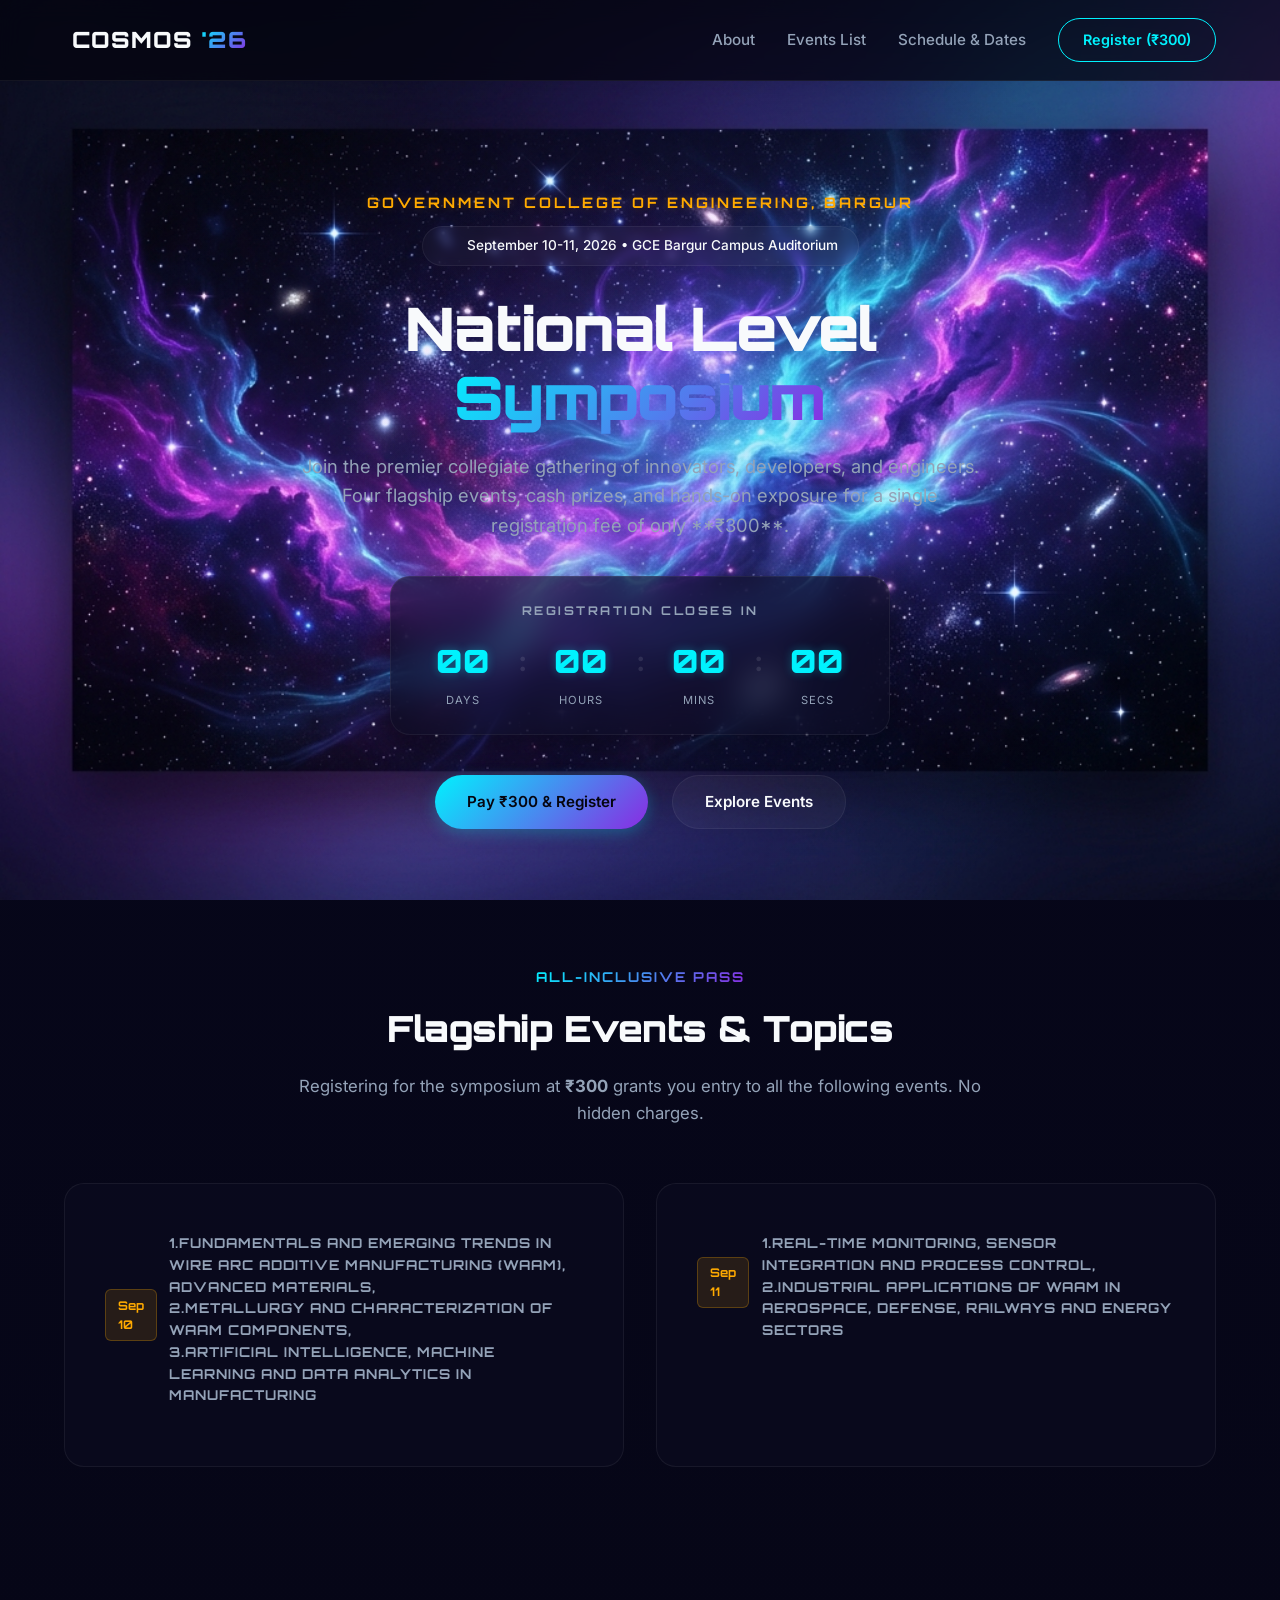
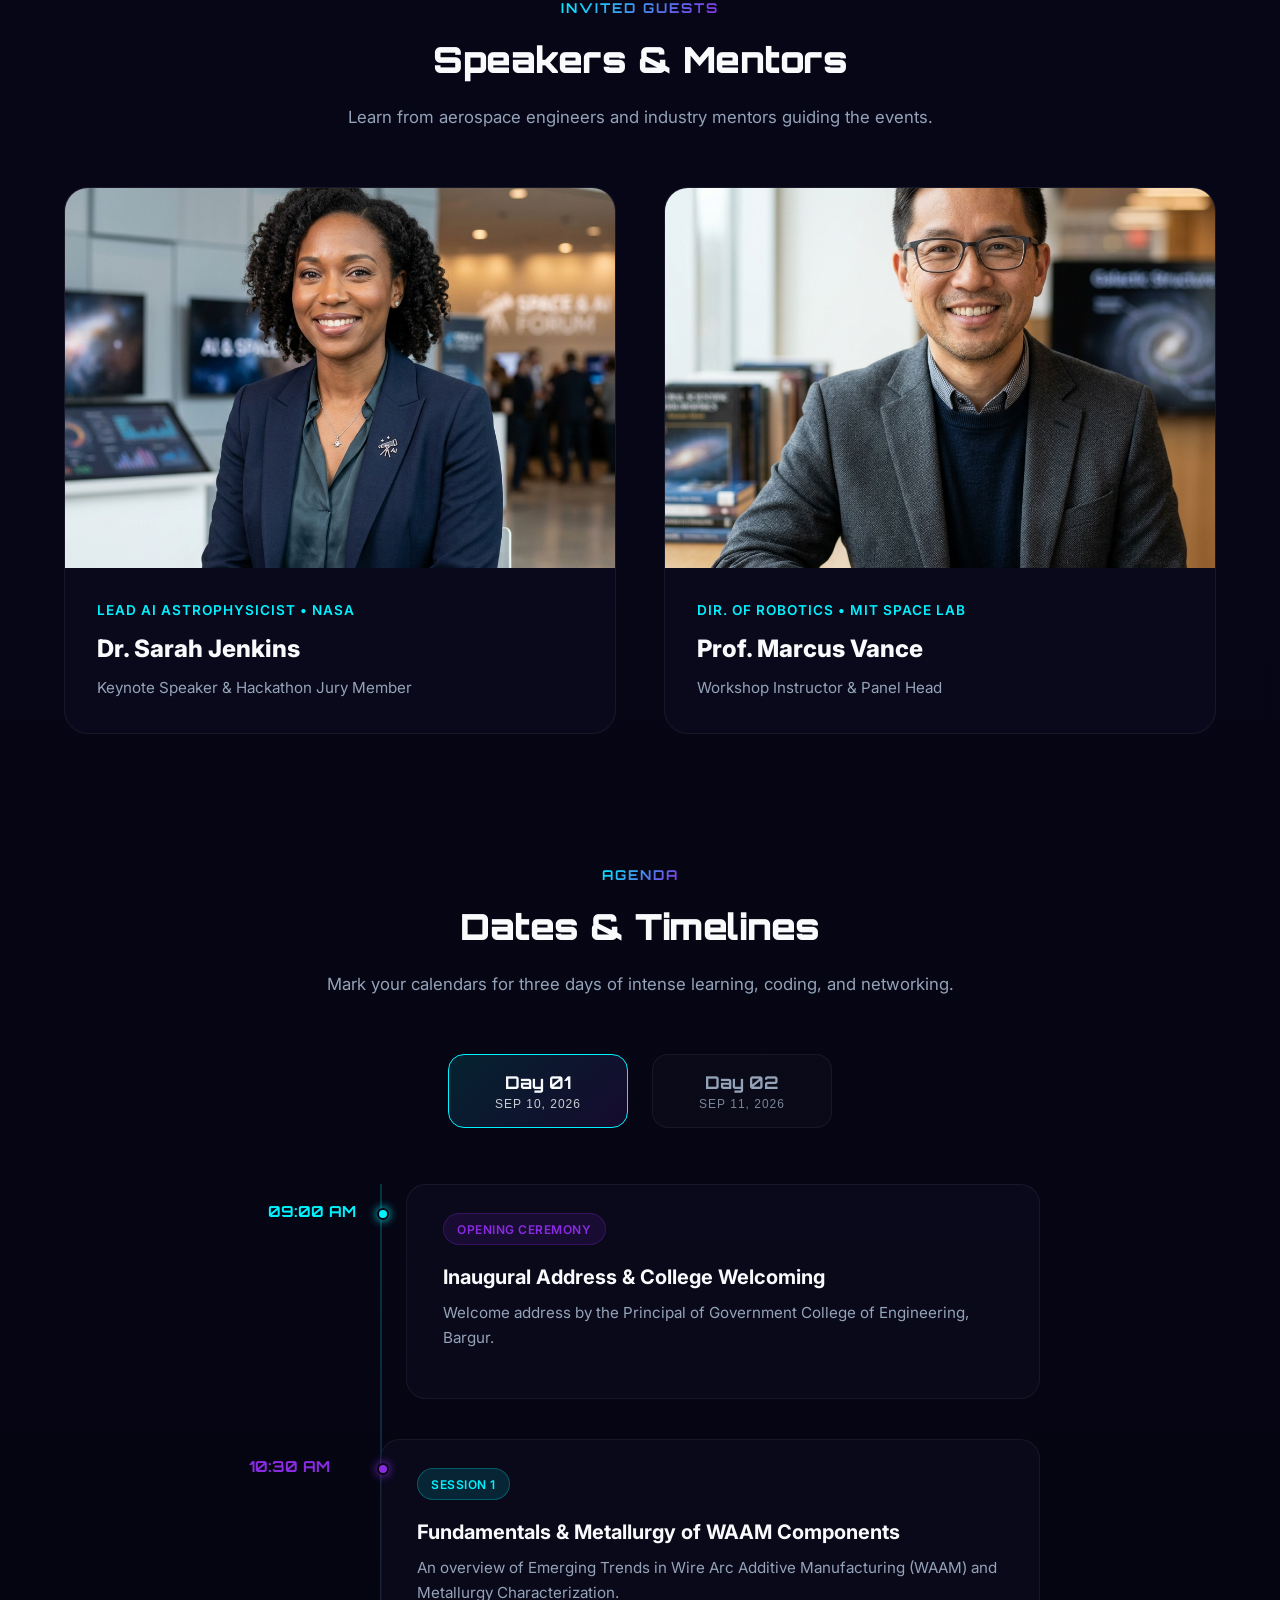
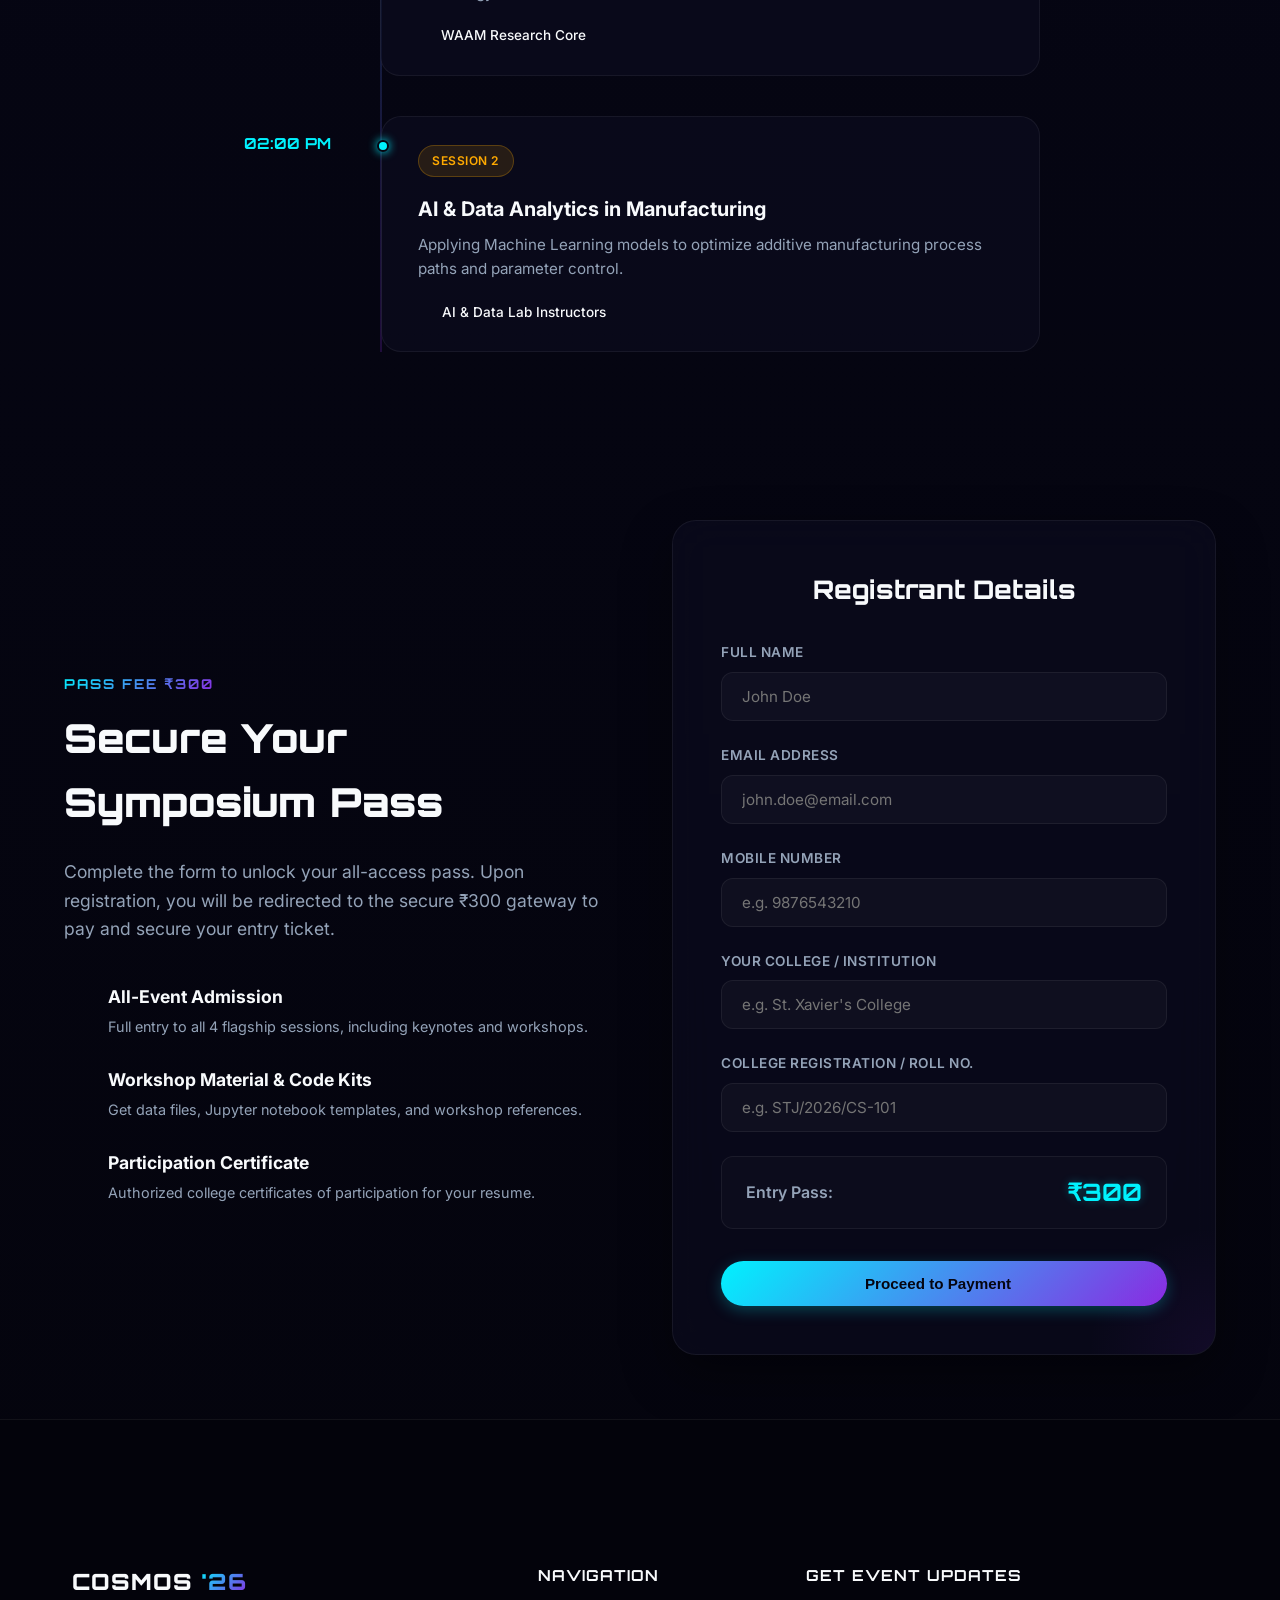
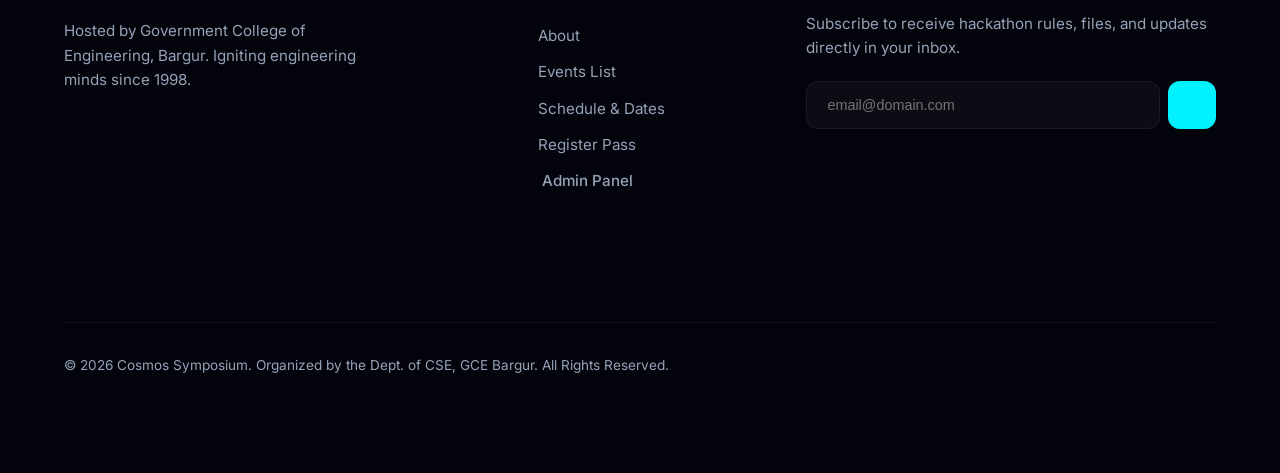
==== index.html @ 9b5c3b01 "Update student payment submit button to clearly state Submit UTR for Verification" ====
<!DOCTYPE html>
<html lang="en">
<head>
    <meta charset="UTF-8">
    <meta name="viewport" content="width=device-width, initial-scale=1.0">
    <meta name="description" content="Cosmos 2026: National Technical Symposium hosted by Government College of Engineering, Bargur. Entry fee ₹300.">
    <title>Cosmos 2026 | Government College of Engineering, Bargur</title>
    <!-- Fonts -->
    <link rel="preconnect" href="https://fonts.googleapis.com">
    <link rel="preconnect" href="https://fonts.gstatic.com" crossorigin>
    <link href="https://fonts.googleapis.com/css2?family=Inter:wght@300;400;500;600;700&family=Orbitron:wght@500;700;900&display=swap" rel="stylesheet">
    <!-- Lucide Icons -->
    <script src="https://unpkg.com/lucide@latest"></script>
    <link rel="stylesheet" href="style.css">
</head>
<body>
    <!-- Navbar -->
    <header class="navbar">
        <div class="nav-container">
            <a href="#" class="logo">
                <i data-lucide="orbit" class="logo-icon"></i>
                <span>COSMOS <span class="accent-text">'26</span></span>
            </a>
            <nav class="nav-links">
                <a href="#about" class="nav-link">About</a>
                <a href="#events" class="nav-link">Events List</a>
                <a href="#schedule" class="nav-link">Schedule & Dates</a>
                <a href="#register" class="nav-btn">Register (₹300)</a>
            </nav>
            <button class="mobile-nav-toggle" aria-label="Toggle menu">
                <i data-lucide="menu"></i>
            </button>
        </div>
    </header>

    <main>
        <!-- Hero Section -->
        <section class="hero" id="hero">
            <div class="hero-glow"></div>
            <div class="hero-content">
                <div class="host-college">
                    <span>GOVERNMENT COLLEGE OF ENGINEERING, BARGUR</span>
                </div>
                <div class="hero-badge">
                    <i data-lucide="calendar" class="badge-icon"></i>
                    <span>September 10-11, 2026 &bull; GCE Bargur Campus Auditorium</span>
                </div>
                <h1 class="hero-title">
                    National Level <br>
                    <span class="gradient-text">Symposium</span>
                </h1>
                <p class="hero-description">
                    Join the premier collegiate gathering of innovators, developers, and engineers. Four flagship events, cash prizes, and hands-on exposure for a single registration fee of only **₹300**.
                </p>
                
                <!-- Countdown Timer -->
                <div class="countdown-container">
                    <div class="countdown-title">REGISTRATION CLOSES IN</div>
                    <div class="countdown-timer">
                        <div class="time-box">
                            <span id="days" class="time-num">00</span>
                            <span class="time-label">Days</span>
                        </div>
                        <div class="time-divider">:</div>
                        <div class="time-box">
                            <span id="hours" class="time-num">00</span>
                            <span class="time-label">Hours</span>
                        </div>
                        <div class="time-divider">:</div>
                        <div class="time-box">
                            <span id="minutes" class="time-num">00</span>
                            <span class="time-label">Mins</span>
                        </div>
                        <div class="time-divider">:</div>
                        <div class="time-box">
                            <span id="seconds" class="time-num">00</span>
                            <span class="time-label">Secs</span>
                        </div>
                    </div>
                </div>

                <div class="hero-actions">
                    <a href="#register" class="btn btn-primary">Pay ₹300 & Register</a>
                    <a href="#events" class="btn btn-secondary">Explore Events</a>
                </div>
            </div>
        </section>

        <!-- Flagship Events Section (₹300 Pass) -->
        <section class="about-section id-target" id="events">
            <div class="container">
                <div class="section-header">
                    <span class="section-tag">All-Inclusive Pass</span>
                    <h2>Flagship Events & Topics</h2>
                    <p>Registering for the symposium at <strong>₹300</strong> grants you entry to all the following events. No hidden charges.</p>
                </div>
                
                <div class="tracks-grid">
                    <div class="track-card">
                        <div class="track-header">
                            <span class="event-date-badge">Sep 10</span>
                            <i data-lucide="presentation" class="track-icon"></i>
                            <h3>1.Fundamentals and Emerging Trends in Wire Arc Additive Manufacturing (WAAM), Advanced Materials,<br>
                            2.Metallurgy and Characterization of WAAM Components,<br>
                            3.Artificial Intelligence, Machine Learning and Data Analytics in Manufacturing</h3>
                        </div>
                    </div>
                    <div class="track-card">
                        <div class="track-header">
                            <span class="event-date-badge">Sep 11</span>
                            <i data-lucide="code-2" class="track-icon"></i>
                            <h3>1.Real-Time Monitoring, Sensor Integration and Process Control,<br>
                            2.Industrial Applications of WAAM in Aerospace, Defense, Railways and Energy Sectors</h3>
                        </div>
                    </div>
                </div>
            </div>
        </section>

        <!-- Speakers Section -->
        <section class="speakers-section id-target" id="speakers">
            <div class="container">
                <div class="section-header">
                    <span class="section-tag">Invited Guests</span>
                    <h2>Speakers & Mentors</h2>
                    <p>Learn from aerospace engineers and industry mentors guiding the events.</p>
                </div>

                <div class="speakers-grid">
                    <div class="speaker-card">
                        <div class="speaker-img-container">
                            <img src="assets/speaker_female.jpg" alt="Dr. Sarah Jenkins" class="speaker-img">
                            <div class="speaker-overlay">
                                <div class="speaker-socials">
                                    <a href="#" aria-label="LinkedIn"><i data-lucide="linkedin"></i></a>
                                    <a href="#" aria-label="Twitter"><i data-lucide="twitter"></i></a>
                                    <a href="#" aria-label="Globe"><i data-lucide="globe"></i></a>
                                </div>
                            </div>
                        </div>
                        <div class="speaker-info">
                            <span class="speaker-role">Lead AI Astrophysicist &bull; NASA</span>
                            <h3>Dr. Sarah Jenkins</h3>
                            <p class="speaker-topic">Keynote Speaker & Hackathon Jury Member</p>
                        </div>
                    </div>

                    <div class="speaker-card">
                        <div class="speaker-img-container">
                            <img src="assets/speaker_male.jpg" alt="Prof. Marcus Vance" class="speaker-img">
                            <div class="speaker-overlay">
                                <div class="speaker-socials">
                                    <a href="#" aria-label="LinkedIn"><i data-lucide="linkedin"></i></a>
                                    <a href="#" aria-label="Twitter"><i data-lucide="twitter"></i></a>
                                    <a href="#" aria-label="Globe"><i data-lucide="globe"></i></a>
                                </div>
                            </div>
                        </div>
                        <div class="speaker-info">
                            <span class="speaker-role">Dir. of Robotics &bull; MIT Space Lab</span>
                            <h3>Prof. Marcus Vance</h3>
                            <p class="speaker-topic">Workshop Instructor & Panel Head</p>
                        </div>
                    </div>
                </div>
            </div>
        </section>

        <!-- Detailed Timeline Schedule -->
        <section class="schedule-section id-target" id="schedule">
            <div class="container">
                <div class="section-header">
                    <span class="section-tag">Agenda</span>
                    <h2>Dates & Timelines</h2>
                    <p>Mark your calendars for three days of intense learning, coding, and networking.</p>
                </div>

                <div class="schedule-tabs">
                    <button class="tab-btn active" data-day="day1">
                        <span class="tab-day">Day 01</span>
                        <span class="tab-date">Sep 10, 2026</span>
                    </button>
                    <button class="tab-btn" data-day="day2">
                        <span class="tab-day">Day 02</span>
                        <span class="tab-date">Sep 11, 2026</span>
                    </button>
                </div>

                <!-- Schedule Content -->
                <div class="schedule-content">
                    <div class="schedule-day-pane active" id="day1">
                        <div class="timeline">
                            <div class="timeline-item">
                                <div class="time-col">09:00 AM</div>
                                <div class="info-col">
                                    <span class="session-badge keynote">Opening Ceremony</span>
                                    <h4>Inaugural Address & College Welcoming</h4>
                                    <p class="session-desc">Welcome address by the Principal of Government College of Engineering, Bargur.</p>
                                </div>
                            </div>
                            <div class="timeline-item">
                                <div class="time-col">10:30 AM</div>
                                <div class="info-col">
                                    <span class="session-badge presentation">Session 1</span>
                                    <h4>Fundamentals & Metallurgy of WAAM Components</h4>
                                    <p class="session-desc">An overview of Emerging Trends in Wire Arc Additive Manufacturing (WAAM) and Metallurgy Characterization.</p>
                                    <div class="session-speaker">
                                        <i data-lucide="user" class="session-icon"></i>
                                        <span>WAAM Research Core</span>
                                    </div>
                                </div>
                            </div>
                            <div class="timeline-item">
                                <div class="time-col">02:00 PM</div>
                                <div class="info-col">
                                    <span class="session-badge workshop">Session 2</span>
                                    <h4>AI & Data Analytics in Manufacturing</h4>
                                    <p class="session-desc">Applying Machine Learning models to optimize additive manufacturing process paths and parameter control.</p>
                                    <div class="session-speaker">
                                        <i data-lucide="user" class="session-icon"></i>
                                        <span>AI & Data Lab Instructors</span>
                                    </div>
                                </div>
                            </div>
                        </div>
                    </div>

                    <div class="schedule-day-pane" id="day2">
                        <div class="timeline">
                            <div class="timeline-item">
                                <div class="time-col">09:30 AM</div>
                                <div class="info-col">
                                    <span class="session-badge presentation">Session 3</span>
                                    <h4>Real-Time Monitoring & Sensor Integration</h4>
                                    <p class="session-desc">Techniques for closed-loop feedback systems, thermal profiling, and real-time monitoring of WAAM deposition.</p>
                                </div>
                            </div>
                            <div class="timeline-item">
                                <div class="time-col">11:30 AM</div>
                                <div class="info-col">
                                    <span class="session-badge panel">Session 4</span>
                                    <h4>Industrial Applications of WAAM</h4>
                                    <p class="session-desc">Case studies in aerospace, defense engineering, railways, and energy sectors.</p>
                                </div>
                            </div>
                            <div class="timeline-item">
                                <div class="time-col">03:30 PM</div>
                                <div class="info-col">
                                    <span class="session-badge keynote">Valedictory</span>
                                    <h4>Certificate Distribution & Closing Remarks</h4>
                                    <p class="session-desc">Distribution of certificates to all registered attendees, feedback logs, and networking closing.</p>
                                </div>
                            </div>
                        </div>
                    </div>
                </div>
            </div>
        </section>

        <!-- Registration & Entry Form -->
        <section class="register-section id-target" id="register">
            <div class="container">
                <div class="register-grid">
                    <div class="register-info">
                        <span class="section-tag">Pass Fee ₹300</span>
                        <h2>Secure Your Symposium Pass</h2>
                        <p>Complete the form to unlock your all-access pass. Upon registration, you will be redirected to the secure ₹300 gateway to pay and secure your entry ticket.</p>
                        
                        <div class="benefits-list">
                            <div class="benefit-item">
                                <i data-lucide="check-circle" class="benefit-icon"></i>
                                <div>
                                    <h5>All-Event Admission</h5>
                                    <p>Full entry to all 4 flagship sessions, including keynotes and workshops.</p>
                                </div>
                            </div>
                            <div class="benefit-item">
                                <i data-lucide="check-circle" class="benefit-icon"></i>
                                <div>
                                    <h5>Workshop Material & Code Kits</h5>
                                    <p>Get data files, Jupyter notebook templates, and workshop references.</p>
                                </div>
                            </div>
                            <div class="benefit-item">
                                <i data-lucide="check-circle" class="benefit-icon"></i>
                                <div>
                                    <h5>Participation Certificate</h5>
                                    <p>Authorized college certificates of participation for your resume.</p>
                                </div>
                            </div>
                        </div>
                    </div>

                    <div class="register-card-wrapper">
                        <form id="regForm" class="register-form">
                            <h3>Registrant Details</h3>
                            <div class="input-group">
                                <label for="fullName">Full Name</label>
                                <input type="text" id="fullName" required placeholder="John Doe">
                            </div>
                            <div class="input-group">
                                <label for="emailAddress">Email Address</label>
                                <input type="email" id="emailAddress" required placeholder="john.doe@email.com">
                            </div>
                            <div class="input-group">
                                <label for="userPhone">Mobile Number</label>
                                <input type="tel" id="userPhone" required placeholder="e.g. 9876543210" pattern="[0-9]{10}">
                            </div>
                            <div class="input-group">
                                <label for="userCollege">Your College / Institution</label>
                                <input type="text" id="userCollege" required placeholder="e.g. St. Xavier's College">
                            </div>
                            <div class="input-group">
                                <label for="userRegNo">College Registration / Roll No.</label>
                                <input type="text" id="userRegNo" required placeholder="e.g. STJ/2026/CS-101">
                            </div>
                            <div class="ticket-cost-display">
                                <span>Entry Pass:</span>
                                <strong class="pass-price">₹300</strong>
                            </div>
                            <button type="submit" class="btn btn-primary btn-block">
                                <span>Proceed to Payment</span>
                                <i data-lucide="credit-card"></i>
                            </button>
                        </form>
                    </div>
                </div>
            </div>
        </section>
    </main>

    <!-- Footer -->
    <footer class="footer">
        <div class="container footer-grid">
            <div class="footer-brand">
                <a href="#" class="logo">
                    <i data-lucide="orbit" class="logo-icon"></i>
                    <span>COSMOS <span class="accent-text">'26</span></span>
                </a>
                <p>Hosted by Government College of Engineering, Bargur. Igniting engineering minds since 1998.</p>
            </div>
            <div class="footer-links">
                <h5>Navigation</h5>
                <a href="#about">About</a>
                <a href="#events">Events List</a>
                <a href="#schedule">Schedule & Dates</a>
                <a href="#register">Register Pass</a>
                <a href="admin.html" class="nav-link admin-link" target="_blank"><i data-lucide="shield-check" style="width: 14px; height: 14px; vertical-align: middle; margin-right: 4px;"></i>Admin Panel</a>
            </div>
            <div class="footer-newsletter">
                <h5>Get Event Updates</h5>
                <p>Subscribe to receive hackathon rules, files, and updates directly in your inbox.</p>
                <form id="newsletterForm" class="newsletter-form">
                    <input type="email" id="newsletterEmail" required placeholder="email@domain.com" aria-label="Newsletter email">
                    <button type="submit" aria-label="Subscribe"><i data-lucide="send"></i></button>
                </form>
                <span id="newsletterMsg" class="newsletter-status"></span>
            </div>
        </div>
        <div class="footer-bottom container">
            <p>&copy; 2026 Cosmos Symposium. Organized by the Dept. of CSE, GCE Bargur. All Rights Reserved.</p>
            <div class="footer-socials">
                <a href="#" aria-label="Twitter"><i data-lucide="twitter"></i></a>
                <a href="#" aria-label="Github"><i data-lucide="github"></i></a>
                <a href="#" aria-label="Youtube"><i data-lucide="youtube"></i></a>
            </div>
        </div>
    </footer>

    <!-- Interactive Payment Gateway Modal -->
    <div id="paymentModal" class="modal-overlay">
        <div class="modal-card payment-modal-card">
            <div class="payment-modal-header">
                <h3>Symposium Checkout</h3>
                <p>Payable Amount: <span class="payment-amount">₹300.00</span></p>
            </div>

            <!-- Payment Tabs -->
            <div class="payment-tabs">
                <button class="pay-tab-btn active" data-method="upi">
                    <i data-lucide="qr-code"></i>
                    <span>UPI QR</span>
                </button>
                <button class="pay-tab-btn" data-method="card">
                    <i data-lucide="credit-card"></i>
                    <span>Card Pay</span>
                </button>
            </div>

            <!-- Payment Body -->
            <div class="payment-body">
                <!-- UPI Form -->
                <div class="payment-pane active" id="upiPane">
                    <p class="upi-instructions">Scan the secure QR Code below using any UPI App (GPay, PhonePe, Paytm, BHIM) to transfer ₹300.</p>
                    <div class="qr-code-wrapper">
                        <div class="qr-code-glow"></div>
                        <!-- User's UPI Payment QR Code (Dynamic Live Generator API) -->
                        <img src="https://api.qrserver.com/v1/create-qr-code/?size=180x180&data=upi%3A%2F%2Fpay%3Fpa%3Dcosmos2026%40gcebargur%26pn%3DCosmos%25202026%26am%3D300%26cu%3DINR" class="qr-code-img" alt="UPI Payment QR Code">
                        <div class="qr-scan-line"></div>
                    </div>
                    <div class="upi-id">UPI ID: <span>cosmos2026@gcebargur</span></div>
                    <div class="input-group" style="margin-top: 1.25rem; text-align: left;">
                        <label for="upiUtr" style="color: var(--accent-cyan); font-weight: 700;">UPI Ref / UTR No. (12 Digits)</label>
                        <input type="text" id="upiUtr" placeholder="e.g. 627394812345" maxlength="12" pattern="[0-9]{12}" required>
                    </div>
                    <button id="verifyUpiBtn" class="btn btn-primary btn-block">Submit UTR for Verification</button>
                </div>

                <!-- Card Form -->
                <div class="payment-pane" id="cardPane">
                    <form id="cardPaymentForm" class="card-inputs">
                        <div class="input-group">
                            <label for="cardNumber">Card Number</label>
                            <input type="text" id="cardNumber" placeholder="4532 7182 9901 2341" maxlength="19" required>
                        </div>
                        <div class="card-row">
                            <div class="input-group">
                                <label for="cardExpiry">Expiry Date</label>
                                <input type="text" id="cardExpiry" placeholder="MM/YY" maxlength="5" required>
                            </div>
                            <div class="input-group">
                                <label for="cardCvv">CVV</label>
                                <input type="password" id="cardCvv" placeholder="***" maxlength="3" required>
                            </div>
                        </div>
                        <div class="input-group">
                            <label for="cardName">Cardholder Name</label>
                            <input type="text" id="cardName" placeholder="Card Owner" required>
                        </div>
                        <button type="submit" class="btn btn-primary btn-block">Pay ₹300.00 Securely</button>
                    </form>
                </div>

                <!-- Loading Spinner State -->
                <div class="payment-pane" id="loadingPane">
                    <div class="payment-loader-wrapper">
                        <div class="payment-loader"></div>
                        <h4>Authorizing Transaction</h4>
                        <p>Communicating with payment gateway servers. Please do not close this window.</p>
                    </div>
                </div>
            </div>

            <button id="cancelPaymentBtn" class="btn-cancel">Cancel Transaction</button>
        </div>
    </div>

    <!-- Final Success Ticket Receipt Modal (Changed to Pending Submission Confirmation) -->
    <div id="successModal" class="modal-overlay">
        <div class="modal-card success-modal-card">
            <div class="modal-success-icon" style="background: rgba(255, 170, 0, 0.12); color: var(--accent-gold); box-shadow: 0 0 20px rgba(255, 170, 0, 0.2);">
                <i data-lucide="clock"></i>
            </div>
            <h3>Registration Submitted!</h3>
            <p>Your payment details are sent for verification. Welcome to Cosmos '26.</p>
            
            <div class="ticket-receipt" style="border-color: rgba(255, 170, 0, 0.2); box-shadow: 0 0 25px rgba(255, 170, 0, 0.08);">
                <div class="ticket-header" style="display: flex; flex-direction: column; align-items: flex-start; gap: 0.35rem;">
                    <span class="ticket-college-title" style="font-size: 0.65rem; color: var(--accent-gold); font-weight: 700; font-family: var(--font-heading); text-transform: uppercase; letter-spacing: 1px; text-align: left;">Government College of Engineering, Bargur</span>
                    <div style="display: flex; justify-content: space-between; width: 100%; align-items: center; margin-top: 0.15rem;">
                        <span class="ticket-title" style="font-family: var(--font-heading); font-size: 0.85rem; font-weight: 700; letter-spacing: 0.5px; margin: 0;">COSMOS '26 RECEIPT</span>
                        <span class="ticket-status" style="background: rgba(255, 170, 0, 0.15); color: var(--accent-gold); font-size: 0.7rem; font-weight: 700; padding: 0.25rem 0.5rem; border-radius: 4px; letter-spacing: 0.5px;">PENDING</span>
                    </div>
                </div>
                <div class="ticket-body">
                    <div class="receipt-row">
                        <span>Attendee:</span>
                        <strong id="modalName">Dr. Sarah Connor</strong>
                    </div>
                    <div class="receipt-row">
                        <span>College:</span>
                        <strong id="modalCollege">St. Xavier's College</strong>
                    </div>
                    <div class="receipt-row">
                        <span>Reg / Roll No:</span>
                        <strong id="modalReg">STJ/2026/CS-101</strong>
                    </div>
                    <div class="receipt-row">
                        <span>Mobile No:</span>
                        <strong id="modalPhone"></strong>
                    </div>
                    <div class="receipt-row">
                        <span>UTR Ref No:</span>
                        <strong id="modalTxn" class="txn-code">UTR-PENDING</strong>
                    </div>
                </div>
                <div class="ticket-footer">
                    <span class="ticket-notes" style="font-size: 0.75rem; line-height: 1.4; color: var(--text-secondary);">
                        Organizers will verify the UTR. Once approved, the official entry pass will be sent directly to your registered email: <strong id="modalEmail" style="color: var(--accent-cyan); display: inline-block;"></strong>.
                    </span>
                </div>
            </div>

            <button id="closeModal" class="btn btn-primary">Okay, Got it!</button>
        </div>
    </div>

    <!-- Script -->
    <script src="app.js"></script>
</body>
</html>
---- style.css ----
/* CSS Variables & Theme Setup */
:root {
    --bg-dark: #050510;
    --card-bg: rgba(12, 12, 32, 0.6);
    --border-color: rgba(255, 255, 255, 0.06);
    --text-primary: #f8fafc;
    --text-secondary: #94a3b8;
    
    /* Cosmic Accents */
    --accent-cyan: #00f2fe;
    --accent-purple: #8a2be2;
    --accent-pink: #f35588;
    --accent-gold: #ffaa00;
    
    /* Gradients */
    --grad-primary: linear-gradient(135deg, var(--accent-cyan), var(--accent-purple));
    --grad-glow: linear-gradient(135deg, rgba(0, 242, 254, 0.12), rgba(138, 43, 226, 0.12));
    --grad-dark: linear-gradient(180deg, #07071c 0%, #04040c 100%);
    
    /* Layout */
    --container-max-width: 1200px;
    --transition-speed: 0.25s;
    --font-heading: 'Orbitron', sans-serif;
    --font-body: 'Inter', sans-serif;
}

/* Reset and Base Styles */
* {
    margin: 0;
    padding: 0;
    box-sizing: border-box;
    scroll-behavior: smooth;
}

body {
    background-color: var(--bg-dark);
    background-image: var(--grad-dark);
    color: var(--text-primary);
    font-family: var(--font-body);
    line-height: 1.6;
    overflow-x: hidden;
}

.container {
    width: 90%;
    max-width: var(--container-max-width);
    margin: 0 auto;
    padding: 4rem 0;
}

a {
    color: inherit;
    text-decoration: none;
}

img {
    max-width: 100%;
    height: auto;
    display: block;
}

/* Scrollbar styling */
::-webkit-scrollbar {
    width: 8px;
}
::-webkit-scrollbar-track {
    background: var(--bg-dark);
}
::-webkit-scrollbar-thumb {
    background: #15152a;
    border-radius: 4px;
}
::-webkit-scrollbar-thumb:hover {
    background: var(--accent-cyan);
}

/* Section Header Utility */
.section-header {
    text-align: center;
    max-width: 700px;
    margin: 0 auto 3.5rem;
}

.section-tag {
    font-family: var(--font-heading);
    font-size: 0.85rem;
    font-weight: 700;
    letter-spacing: 2px;
    text-transform: uppercase;
    background: var(--grad-primary);
    -webkit-background-clip: text;
    -webkit-text-fill-color: transparent;
    display: inline-block;
    margin-bottom: 0.75rem;
}

.section-header h2 {
    font-family: var(--font-heading);
    font-size: 2.25rem;
    font-weight: 900;
    letter-spacing: -0.5px;
    margin-bottom: 1rem;
}

.section-header p {
    color: var(--text-secondary);
    font-size: 1.05rem;
}

/* Buttons */
.btn {
    display: inline-flex;
    align-items: center;
    justify-content: center;
    gap: 0.75rem;
    padding: 0.875rem 2rem;
    font-size: 0.95rem;
    font-weight: 600;
    border-radius: 50px;
    cursor: pointer;
    transition: all var(--transition-speed) ease;
    border: none;
    outline: none;
}

.btn-primary {
    background: var(--grad-primary);
    color: #050510;
    box-shadow: 0 4px 15px rgba(0, 242, 254, 0.25);
}

.btn-primary:hover {
    transform: translateY(-2px);
    box-shadow: 0 6px 20px rgba(0, 242, 254, 0.4);
}

.btn-secondary {
    background: rgba(255, 255, 255, 0.04);
    color: var(--text-primary);
    border: 1px solid var(--border-color);
}

.btn-secondary:hover {
    background: rgba(255, 255, 255, 0.08);
    border-color: rgba(255, 255, 255, 0.15);
}

.btn-block {
    width: 100%;
}

/* Sticky Navbar with Glassmorphism */
.navbar {
    position: fixed;
    top: 0;
    left: 0;
    width: 100%;
    z-index: 1000;
    background: rgba(5, 5, 16, 0.75);
    backdrop-filter: blur(12px);
    -webkit-backdrop-filter: blur(12px);
    border-bottom: 1px solid var(--border-color);
}

.nav-container {
    width: 90%;
    max-width: var(--container-max-width);
    margin: 0 auto;
    height: 80px;
    display: flex;
    align-items: center;
    justify-content: space-between;
}

.logo {
    display: flex;
    align-items: center;
    gap: 0.5rem;
    font-family: var(--font-heading);
    font-weight: 900;
    font-size: 1.4rem;
    letter-spacing: 1px;
}

.logo-icon {
    color: var(--accent-cyan);
    animation: rotateLogo 8s linear infinite;
}

.accent-text {
    background: var(--grad-primary);
    -webkit-background-clip: text;
    -webkit-text-fill-color: transparent;
}

.nav-links {
    display: flex;
    align-items: center;
    gap: 2rem;
}

.nav-link {
    font-size: 0.95rem;
    font-weight: 500;
    color: var(--text-secondary);
    transition: color var(--transition-speed) ease;
}

.nav-link:hover {
    color: var(--text-primary);
}

.nav-btn {
    padding: 0.6rem 1.5rem;
    background: transparent;
    border: 1.5px solid var(--accent-cyan);
    color: var(--accent-cyan);
    border-radius: 50px;
    font-size: 0.9rem;
    font-weight: 600;
    transition: all var(--transition-speed) ease;
}

.nav-btn:hover {
    background: var(--accent-cyan);
    color: #050510;
    box-shadow: 0 0 15px rgba(0, 242, 254, 0.3);
}

.mobile-nav-toggle {
    display: none;
    background: none;
    border: none;
    color: var(--text-primary);
    font-size: 1.5rem;
    cursor: pointer;
}

/* Hero Section */
.hero {
    position: relative;
    min-height: 100vh;
    padding-top: 120px;
    display: flex;
    align-items: center;
    justify-content: center;
    text-align: center;
    background: radial-gradient(circle at center, rgba(138, 43, 226, 0.1) 0%, rgba(5, 5, 16, 0) 70%),
                url('assets/hero_background.jpg') no-repeat center center;
    background-size: cover;
}

.hero-glow {
    position: absolute;
    top: 50%;
    left: 50%;
    transform: translate(-50%, -50%);
    width: 600px;
    height: 600px;
    background: radial-gradient(circle, rgba(0, 242, 254, 0.12) 0%, rgba(138, 43, 226, 0.04) 50%, rgba(0,0,0,0) 70%);
    pointer-events: none;
    animation: floatGlow 15s ease-in-out infinite alternate;
}

.hero-content {
    position: relative;
    z-index: 2;
    max-width: 850px;
    padding: 2rem;
}

.host-college {
    font-family: var(--font-heading);
    font-size: 0.9rem;
    font-weight: 700;
    letter-spacing: 3px;
    color: var(--accent-gold);
    margin-bottom: 0.75rem;
    text-shadow: 0 0 8px rgba(255, 170, 0, 0.2);
}

.hero-badge {
    display: inline-flex;
    align-items: center;
    gap: 0.5rem;
    background: rgba(255, 255, 255, 0.03);
    border: 1px solid var(--border-color);
    padding: 0.5rem 1.25rem;
    border-radius: 50px;
    font-size: 0.85rem;
    font-weight: 500;
    margin-bottom: 1.75rem;
    backdrop-filter: blur(5px);
}

.badge-icon {
    width: 16px;
    height: 16px;
    color: var(--accent-cyan);
}

.hero-title {
    font-family: var(--font-heading);
    font-size: 3.75rem;
    font-weight: 900;
    line-height: 1.15;
    letter-spacing: -1px;
    margin-bottom: 1.25rem;
}

.gradient-text {
    background: var(--grad-primary);
    -webkit-background-clip: text;
    -webkit-text-fill-color: transparent;
}

.hero-description {
    font-size: 1.15rem;
    color: var(--text-secondary);
    max-width: 680px;
    margin: 0 auto 2.25rem;
}

.hero-actions {
    display: flex;
    justify-content: center;
    gap: 1.5rem;
    margin-top: 1.5rem;
}

/* Countdown Timer */
.countdown-container {
    background: var(--card-bg);
    border: 1px solid var(--border-color);
    backdrop-filter: blur(16px);
    -webkit-backdrop-filter: blur(16px);
    border-radius: 20px;
    padding: 1.5rem 2rem;
    max-width: 500px;
    margin: 0 auto 2.5rem;
    box-shadow: 0 10px 30px rgba(0, 0, 0, 0.4);
}

.countdown-title {
    font-family: var(--font-heading);
    font-size: 0.75rem;
    font-weight: 700;
    letter-spacing: 2.5px;
    color: var(--text-secondary);
    margin-bottom: 1rem;
}

.countdown-timer {
    display: flex;
    justify-content: space-between;
    align-items: center;
}

.time-box {
    display: flex;
    flex-direction: column;
    align-items: center;
    width: 80px;
}

.time-num {
    font-family: var(--font-heading);
    font-size: 2rem;
    font-weight: 900;
    color: var(--accent-cyan);
    text-shadow: 0 0 10px rgba(0, 242, 254, 0.3);
}

.time-label {
    font-size: 0.7rem;
    text-transform: uppercase;
    letter-spacing: 1px;
    color: var(--text-secondary);
    margin-top: 0.25rem;
}

.time-divider {
    font-size: 1.75rem;
    font-weight: 700;
    color: rgba(255,255,255,0.1);
    margin-bottom: 1.5rem;
}

/* Flagship Events Cards */
.tracks-grid {
    display: grid;
    grid-template-columns: repeat(auto-fit, minmax(320px, 1fr));
    gap: 2rem;
    margin-top: 2rem;
}

.track-card {
    background: var(--card-bg);
    border: 1px solid var(--border-color);
    padding: 2.5rem;
    border-radius: 20px;
    transition: all 0.3s cubic-bezier(0.16, 1, 0.3, 1);
    position: relative;
    overflow: hidden;
}

.xl-card {
    grid-column: span 3;
}

.track-card::before {
    content: '';
    position: absolute;
    top: 0;
    left: 0;
    width: 100%;
    height: 4px;
    background: var(--grad-primary);
    transform: scaleX(0);
    transform-origin: left;
    transition: transform var(--transition-speed) ease;
}

.track-card:hover {
    transform: translateY(-5px);
    border-color: rgba(255,255,255,0.12);
    box-shadow: 0 15px 40px rgba(0, 0, 0, 0.35);
}

.track-card:hover::before {
    transform: scaleX(1);
}

.track-header {
    display: flex;
    align-items: center;
    justify-content: space-between;
    margin-bottom: 1.25rem;
}

.event-date-badge {
    padding: 0.35rem 0.75rem;
    background: rgba(255, 170, 0, 0.12);
    border: 1px solid rgba(255, 170, 0, 0.25);
    border-radius: 6px;
    font-family: var(--font-heading);
    font-size: 0.75rem;
    font-weight: 700;
    color: var(--accent-gold);
}

.track-icon {
    width: 28px;
    height: 28px;
    color: var(--accent-cyan);
}

.track-card h3 {
    font-family: var(--font-heading);
    font-size: 0.85rem;
    letter-spacing: 1px;
    text-transform: uppercase;
    color: var(--text-secondary);
    margin-top: 0.5rem;
}

.track-card h4 {
    font-size: 1.25rem;
    font-weight: 700;
    margin: 0.25rem 0 0.75rem;
    color: var(--text-primary);
}

.track-card p {
    color: var(--text-secondary);
    font-size: 0.95rem;
    line-height: 1.6;
}

/* Speakers Section */
.speakers-grid {
    display: grid;
    grid-template-columns: repeat(2, 1fr);
    gap: 3rem;
}

.speaker-card {
    background: var(--card-bg);
    border: 1px solid var(--border-color);
    border-radius: 24px;
    overflow: hidden;
    display: flex;
    flex-direction: column;
    transition: all 0.3s ease;
}

.speaker-card:hover {
    transform: translateY(-4px);
    border-color: rgba(0, 242, 254, 0.2);
    box-shadow: 0 20px 40px rgba(0, 0, 0, 0.4);
}

.speaker-img-container {
    position: relative;
    height: 380px;
    overflow: hidden;
}

.speaker-img {
    width: 100%;
    height: 100%;
    object-fit: cover;
    transition: transform 0.6s cubic-bezier(0.16, 1, 0.3, 1);
}

.speaker-card:hover .speaker-img {
    transform: scale(1.05);
}

.speaker-overlay {
    position: absolute;
    inset: 0;
    background: linear-gradient(360deg, rgba(5, 5, 16, 0.8) 0%, rgba(5, 5, 16, 0) 50%);
    display: flex;
    align-items: flex-end;
    justify-content: center;
    padding: 2rem;
    opacity: 0;
    transition: opacity var(--transition-speed) ease;
}

.speaker-card:hover .speaker-overlay {
    opacity: 1;
}

.speaker-socials {
    display: flex;
    gap: 1.25rem;
}

.speaker-socials a {
    width: 40px;
    height: 40px;
    border-radius: 50%;
    background: rgba(255,255,255,0.06);
    display: flex;
    align-items: center;
    justify-content: center;
    color: var(--text-primary);
    backdrop-filter: blur(5px);
    transition: all var(--transition-speed) ease;
    border: 1px solid rgba(255,255,255,0.05);
}

.speaker-socials a:hover {
    background: var(--accent-cyan);
    color: #050510;
    transform: translateY(-2px);
}

.speaker-info {
    padding: 2rem;
    flex-grow: 1;
}

.speaker-role {
    font-size: 0.85rem;
    font-weight: 600;
    text-transform: uppercase;
    color: var(--accent-cyan);
    letter-spacing: 1px;
    margin-bottom: 0.5rem;
    display: block;
}

.speaker-info h3 {
    font-size: 1.5rem;
    font-weight: 800;
    margin-bottom: 0.5rem;
}

.speaker-topic {
    color: var(--text-secondary);
    font-size: 0.95rem;
}

/* Schedule / Agenda Section */
.schedule-tabs {
    display: flex;
    justify-content: center;
    gap: 1.5rem;
    margin-bottom: 3.5rem;
}

.tab-btn {
    background: rgba(255,255,255,0.02);
    border: 1px solid var(--border-color);
    padding: 1rem 2.5rem;
    border-radius: 16px;
    color: var(--text-secondary);
    cursor: pointer;
    display: flex;
    flex-direction: column;
    align-items: center;
    gap: 0.25rem;
    transition: all var(--transition-speed) cubic-bezier(0.16, 1, 0.3, 1);
    min-width: 180px;
}

.tab-btn:hover {
    border-color: rgba(255,255,255,0.1);
    background: rgba(255,255,255,0.04);
}

.tab-btn.active {
    background: var(--grad-glow);
    border-color: var(--accent-cyan);
    color: var(--text-primary);
}

.tab-day {
    font-family: var(--font-heading);
    font-size: 1.1rem;
    font-weight: 700;
}

.tab-date {
    font-size: 0.75rem;
    text-transform: uppercase;
    letter-spacing: 1px;
    opacity: 0.8;
}

.schedule-day-pane {
    display: none;
}

.schedule-day-pane.active {
    display: block;
}

/* Timeline Layout */
.timeline {
    position: relative;
    max-width: 800px;
    margin: 0 auto;
}

.timeline::before {
    content: '';
    position: absolute;
    top: 0;
    bottom: 0;
    left: 140px;
    width: 2px;
    background: linear-gradient(180deg, var(--accent-cyan) 0%, var(--accent-purple) 100%);
    opacity: 0.2;
}

.timeline-item {
    display: flex;
    margin-bottom: 2.5rem;
    position: relative;
}

.timeline-item::after {
    content: '';
    position: absolute;
    left: 137px;
    top: 24px;
    width: 8px;
    height: 8px;
    border-radius: 50%;
    background: var(--accent-cyan);
    border: 2px solid var(--bg-dark);
    box-shadow: 0 0 10px var(--accent-cyan);
    z-index: 2;
}

.timeline-item:nth-child(even)::after {
    background: var(--accent-purple);
    box-shadow: 0 0 10px var(--accent-purple);
}

.time-col {
    width: 120px;
    padding-top: 1rem;
    font-family: var(--font-heading);
    font-size: 0.95rem;
    font-weight: 700;
    color: var(--accent-cyan);
    text-align: right;
}

.timeline-item:nth-child(even) .time-col {
    color: var(--accent-purple);
}

.info-col {
    flex-grow: 1;
    margin-left: 50px;
    background: var(--card-bg);
    border: 1px solid var(--border-color);
    padding: 1.75rem 2.25rem;
    border-radius: 20px;
    transition: transform var(--transition-speed) ease, border-color var(--transition-speed) ease;
}

.info-col:hover {
    transform: translateX(4px);
    border-color: rgba(255,255,255,0.12);
}

.session-badge {
    display: inline-block;
    padding: 0.35rem 0.85rem;
    border-radius: 50px;
    font-size: 0.75rem;
    font-weight: 600;
    text-transform: uppercase;
    letter-spacing: 0.5px;
    margin-bottom: 1rem;
}

.session-badge.keynote {
    background: rgba(138, 43, 226, 0.12);
    color: var(--accent-purple);
    border: 1.5px solid rgba(138, 43, 226, 0.25);
}

.session-badge.presentation {
    background: rgba(0, 242, 254, 0.12);
    color: var(--accent-cyan);
    border: 1.5px solid rgba(0, 242, 254, 0.25);
}

.session-badge.panel {
    background: rgba(243, 85, 136, 0.12);
    color: var(--accent-pink);
    border: 1.5px solid rgba(243, 85, 136, 0.25);
}

.session-badge.workshop {
    background: rgba(255, 170, 0, 0.12);
    color: var(--accent-gold);
    border: 1.5px solid rgba(255, 170, 0, 0.25);
}

.info-col h4 {
    font-size: 1.25rem;
    font-weight: 700;
    margin-bottom: 0.5rem;
}

.session-desc {
    color: var(--text-secondary);
    font-size: 0.95rem;
    margin-bottom: 1.25rem;
}

.session-speaker {
    display: flex;
    align-items: center;
    gap: 0.5rem;
    font-size: 0.85rem;
    color: var(--text-primary);
    font-weight: 500;
}

.session-icon {
    width: 16px;
    height: 16px;
    color: var(--text-secondary);
}

/* Registration Section */
.register-grid {
    display: grid;
    grid-template-columns: 1fr 1fr;
    gap: 4rem;
    align-items: center;
}

.register-info h2 {
    font-family: var(--font-heading);
    font-size: 2.5rem;
    font-weight: 900;
    margin-bottom: 1.5rem;
}

.register-info > p {
    color: var(--text-secondary);
    font-size: 1.1rem;
    margin-bottom: 2.5rem;
}

.benefits-list {
    display: flex;
    flex-direction: column;
    gap: 1.75rem;
}

.benefit-item {
    display: flex;
    gap: 1.25rem;
}

.benefit-icon {
    flex-shrink: 0;
    width: 24px;
    height: 24px;
    color: var(--accent-cyan);
    margin-top: 0.2rem;
}

.benefit-item h5 {
    font-size: 1.1rem;
    font-weight: 700;
    margin-bottom: 0.25rem;
}

.benefit-item p {
    color: var(--text-secondary);
    font-size: 0.9rem;
}

.register-card-wrapper {
    background: var(--card-bg);
    border: 1px solid var(--border-color);
    backdrop-filter: blur(20px);
    -webkit-backdrop-filter: blur(20px);
    padding: 3rem;
    border-radius: 24px;
    box-shadow: 0 20px 50px rgba(0, 0, 0, 0.4);
    position: relative;
    overflow: hidden;
}

.register-card-wrapper::after {
    content: '';
    position: absolute;
    bottom: -150px;
    right: -150px;
    width: 300px;
    height: 300px;
    background: radial-gradient(circle, rgba(138,43,226,0.08) 0%, transparent 60%);
    pointer-events: none;
}

.register-form h3 {
    font-family: var(--font-heading);
    font-size: 1.6rem;
    font-weight: 800;
    margin-bottom: 2rem;
    text-align: center;
}

.input-group {
    margin-bottom: 1.5rem;
}

.input-group label {
    display: block;
    font-size: 0.85rem;
    font-weight: 600;
    margin-bottom: 0.5rem;
    color: var(--text-secondary);
    text-transform: uppercase;
    letter-spacing: 0.5px;
}

.input-group input,
.input-group select {
    width: 100%;
    background: rgba(255, 255, 255, 0.03);
    border: 1px solid var(--border-color);
    padding: 0.875rem 1.25rem;
    border-radius: 12px;
    color: var(--text-primary);
    font-family: inherit;
    font-size: 0.95rem;
    transition: border-color var(--transition-speed) ease, box-shadow var(--transition-speed) ease;
    outline: none;
}

.input-group input:focus,
.input-group select:focus {
    border-color: var(--accent-cyan);
    box-shadow: 0 0 10px rgba(0, 242, 254, 0.15);
}

.ticket-cost-display {
    display: flex;
    justify-content: space-between;
    align-items: center;
    background: rgba(255, 255, 255, 0.02);
    border: 1px solid var(--border-color);
    padding: 1rem 1.5rem;
    border-radius: 12px;
    margin-bottom: 2rem;
}

.ticket-cost-display span {
    font-weight: 600;
    color: var(--text-secondary);
}

.pass-price {
    font-family: var(--font-heading);
    font-size: 1.5rem;
    color: var(--accent-cyan);
    text-shadow: 0 0 10px rgba(0,242,254,0.3);
}

/* Footer Section */
.footer {
    background: #03030b;
    border-top: 1px solid var(--border-color);
    padding-top: 5rem;
    padding-bottom: 2rem;
    position: relative;
    overflow: hidden;
}

.footer-grid {
    display: grid;
    grid-template-columns: 2fr 1fr 2fr;
    gap: 4rem;
    margin-bottom: 4rem;
}

.footer-brand .logo {
    margin-bottom: 1.25rem;
}

.footer-brand p {
    color: var(--text-secondary);
    font-size: 0.95rem;
    max-width: 300px;
}

.footer-links h5,
.footer-newsletter h5 {
    font-family: var(--font-heading);
    font-size: 0.95rem;
    text-transform: uppercase;
    letter-spacing: 1px;
    margin-bottom: 1.5rem;
    font-weight: 700;
}

.footer-links {
    display: flex;
    flex-direction: column;
    gap: 0.75rem;
}

.footer-links a {
    color: var(--text-secondary);
    font-size: 0.95rem;
    transition: color var(--transition-speed) ease;
}

.footer-links a:hover {
    color: var(--accent-cyan);
}

.footer-newsletter p {
    color: var(--text-secondary);
    font-size: 0.95rem;
    margin-bottom: 1.25rem;
}

.newsletter-form {
    display: flex;
    gap: 0.5rem;
}

.newsletter-form input {
    flex-grow: 1;
    background: rgba(255, 255, 255, 0.04);
    border: 1px solid var(--border-color);
    padding: 0.75rem 1.25rem;
    border-radius: 12px;
    color: var(--text-primary);
    outline: none;
    font-size: 0.9rem;
}

.newsletter-form button {
    width: 48px;
    height: 48px;
    border-radius: 12px;
    background: var(--accent-cyan);
    border: none;
    cursor: pointer;
    display: flex;
    align-items: center;
    justify-content: center;
    color: #050510;
    transition: all var(--transition-speed) ease;
}

.newsletter-form button:hover {
    background: #00d2de;
    transform: scale(1.02);
}

.newsletter-status {
    display: block;
    margin-top: 0.75rem;
    font-size: 0.85rem;
}

.newsletter-status.success {
    color: #4ade80;
}

.footer-bottom {
    display: flex;
    justify-content: space-between;
    align-items: center;
    padding-top: 2rem;
    border-top: 1px solid var(--border-color);
    font-size: 0.85rem;
    color: var(--text-secondary);
}

.footer-socials {
    display: flex;
    gap: 1.25rem;
}

.footer-socials a {
    color: var(--text-secondary);
    transition: color var(--transition-speed) ease;
}

.footer-socials a:hover {
    color: var(--accent-cyan);
}

/* Modals & Overlays */
.modal-overlay {
    position: fixed;
    inset: 0;
    background: rgba(3, 3, 10, 0.88);
    backdrop-filter: blur(10px);
    -webkit-backdrop-filter: blur(10px);
    z-index: 2000;
    display: flex;
    align-items: center;
    justify-content: center;
    opacity: 0;
    pointer-events: none;
    transition: opacity 0.3s ease;
}

.modal-overlay.active {
    opacity: 1;
    pointer-events: auto;
}

.modal-card {
    background: var(--card-bg);
    border: 1px solid rgba(255,255,255,0.1);
    border-radius: 24px;
    padding: 3rem;
    max-width: 500px;
    width: 90%;
    text-align: center;
    transform: scale(0.9);
    transition: transform 0.3s cubic-bezier(0.16, 1, 0.3, 1);
    box-shadow: 0 30px 60px rgba(0, 0, 0, 0.5);
}

.modal-overlay.active .modal-card {
    transform: scale(1);
}

/* Payment Gateway Modal Styles */
.payment-modal-card {
    padding: 2.25rem;
    max-width: 480px;
}

.payment-modal-header {
    text-align: center;
    margin-bottom: 1.5rem;
    border-bottom: 1px solid var(--border-color);
    padding-bottom: 1rem;
}

.payment-modal-header h3 {
    font-family: var(--font-heading);
    font-size: 1.25rem;
    font-weight: 700;
    margin-bottom: 0.25rem;
}

.payment-amount {
    color: var(--accent-cyan);
    font-weight: 700;
    font-family: var(--font-heading);
}

.payment-tabs {
    display: flex;
    border-bottom: 1px solid var(--border-color);
    margin-bottom: 1.5rem;
    gap: 0.5rem;
}

.pay-tab-btn {
    flex: 1;
    background: none;
    border: none;
    outline: none;
    color: var(--text-secondary);
    padding: 0.75rem 0;
    cursor: pointer;
    font-weight: 600;
    font-size: 0.9rem;
    display: flex;
    align-items: center;
    justify-content: center;
    gap: 0.5rem;
    border-bottom: 2px solid transparent;
    transition: all var(--transition-speed) ease;
}

.pay-tab-btn:hover {
    color: var(--text-primary);
}

.pay-tab-btn.active {
    color: var(--accent-cyan);
    border-bottom-color: var(--accent-cyan);
}

.pay-tab-btn i {
    width: 18px;
    height: 18px;
}

.payment-pane {
    display: none;
}

.payment-pane.active {
    display: block;
}

/* UPI Payment Styling */
.upi-instructions {
    font-size: 0.85rem;
    color: var(--text-secondary);
    margin-bottom: 1.25rem;
    text-align: center;
}

.qr-code-wrapper {
    position: relative;
    background: white;
    padding: 1rem;
    border-radius: 16px;
    width: 180px;
    height: 180px;
    margin: 0 auto 1.25rem;
    display: flex;
    align-items: center;
    justify-content: center;
    box-shadow: 0 0 20px rgba(0, 242, 254, 0.15);
    overflow: hidden;
}

.qr-code-glow {
    position: absolute;
    inset: 0;
    border: 2px solid var(--accent-cyan);
    border-radius: 16px;
    pointer-events: none;
}

.qr-scan-line {
    position: absolute;
    top: 0;
    left: 0;
    width: 100%;
    height: 3px;
    background: linear-gradient(90deg, transparent, var(--accent-cyan), transparent);
    animation: qrScan 2.5s linear infinite;
    pointer-events: none;
}

.upi-id {
    font-size: 0.85rem;
    color: var(--text-secondary);
    margin-bottom: 1.5rem;
}

.upi-id span {
    color: var(--text-primary);
    font-weight: 600;
}

/* Card Payment Form */
.card-inputs {
    text-align: left;
}

.card-row {
    display: grid;
    grid-template-columns: 1fr 1fr;
    gap: 1rem;
}

/* Loading State for Payments */
.payment-loader-wrapper {
    padding: 2rem 0;
}

.payment-loader {
    width: 50px;
    height: 50px;
    border: 3px solid rgba(255,255,255,0.05);
    border-top-color: var(--accent-cyan);
    border-radius: 50%;
    margin: 0 auto 1.5rem;
    animation: spin 1s linear infinite;
}

.payment-loader-wrapper h4 {
    font-family: var(--font-heading);
    font-size: 1.1rem;
    font-weight: 700;
    margin-bottom: 0.5rem;
}

.payment-loader-wrapper p {
    font-size: 0.85rem;
    color: var(--text-secondary);
}

.btn-cancel {
    background: none;
    border: none;
    color: var(--text-secondary);
    font-size: 0.85rem;
    font-weight: 500;
    cursor: pointer;
    margin-top: 1.5rem;
    transition: color var(--transition-speed) ease;
    text-decoration: underline;
}

.btn-cancel:hover {
    color: var(--accent-pink);
}

/* Ticket Receipt Layout */
.success-modal-card {
    padding: 2rem;
    max-width: 440px;
}

.modal-success-icon {
    width: 60px;
    height: 60px;
    border-radius: 50%;
    background: rgba(0, 242, 254, 0.1);
    color: var(--accent-cyan);
    display: flex;
    align-items: center;
    justify-content: center;
    font-size: 1.75rem;
    margin: 0 auto 1rem;
}

.success-modal-card h3 {
    font-family: var(--font-heading);
    font-size: 1.5rem;
    font-weight: 800;
    margin-bottom: 0.5rem;
}

.success-modal-card > p {
    font-size: 0.9rem;
    color: var(--text-secondary);
    margin-bottom: 1.5rem;
}

.ticket-receipt {
    background: radial-gradient(circle at top left, rgba(0, 242, 254, 0.08) 0%, transparent 50%),
                radial-gradient(circle at bottom right, rgba(138, 43, 226, 0.12) 0%, transparent 50%),
                linear-gradient(135deg, #090918 0%, #050510 100%);
    border: 1px solid rgba(255, 255, 255, 0.08);
    border-radius: 18px;
    margin-bottom: 1.5rem;
    overflow: hidden;
    position: relative;
    box-shadow: 0 15px 40px rgba(0, 0, 0, 0.5),
                0 0 30px rgba(138, 43, 226, 0.12),
                inset 0 0 20px rgba(255, 255, 255, 0.01);
}

.ticket-receipt::before,
.ticket-receipt::after {
    content: '';
    position: absolute;
    width: 16px;
    height: 16px;
    background: #03030a; /* Matches overlay bg */
    border-radius: 50%;
    top: 50px;
    z-index: 10;
}

.ticket-receipt::before {
    left: -8px;
}

.ticket-receipt::after {
    right: -8px;
}

.ticket-header {
    background: linear-gradient(180deg, rgba(255, 255, 255, 0.03) 0%, rgba(255, 255, 255, 0) 100%);
    border-bottom: 1px dashed rgba(255, 255, 255, 0.12);
    padding: 1.5rem 1.25rem;
    display: flex;
    justify-content: space-between;
    align-items: center;
}

.ticket-title {
    font-family: var(--font-heading);
    font-size: 0.85rem;
    font-weight: 700;
    letter-spacing: 1px;
}

.ticket-status {
    background: rgba(74, 222, 128, 0.15);
    color: #4ade80;
    font-size: 0.7rem;
    font-weight: 700;
    padding: 0.25rem 0.5rem;
    border-radius: 4px;
    letter-spacing: 0.5px;
}

.ticket-body {
    padding: 1.5rem 1.25rem;
    text-align: left;
    display: flex;
    flex-direction: column;
    gap: 0.85rem;
    background-image: radial-gradient(rgba(255, 255, 255, 0.02) 1px, transparent 1px);
    background-size: 16px 16px;
}

.receipt-row {
    display: flex;
    justify-content: space-between;
    font-size: 0.85rem;
}

.receipt-row span {
    color: var(--text-secondary);
}

.receipt-row strong {
    color: var(--text-primary);
    text-align: right;
    max-width: 65%;
}

.txn-code {
    font-family: monospace;
    color: var(--accent-cyan) !important;
}

.ticket-footer {
    border-top: 1px dashed rgba(255, 255, 255, 0.1);
    padding: 1.25rem;
    background: rgba(255, 255, 255, 0.01);
}

.bar-code {
    font-family: monospace;
    letter-spacing: 3px;
    font-size: 0.9rem;
    color: var(--text-secondary);
    margin-bottom: 0.5rem;
    user-select: none;
    opacity: 0.6;
}

.ticket-notes {
    font-size: 0.7rem;
    color: var(--text-secondary);
    display: block;
}

/* Animations */
@keyframes rotateLogo {
    0% { transform: rotate(0deg); }
    100% { transform: rotate(360deg); }
}

@keyframes floatGlow {
    0% { transform: translate(-50%, -50%) scale(1); }
    100% { transform: translate(-45%, -55%) scale(1.08); }
}

@keyframes qrScan {
    0% { top: 0; }
    50% { top: 100%; }
    100% { top: 0; }
}

@keyframes spin {
    0% { transform: rotate(0deg); }
    100% { transform: rotate(360deg); }
}

/* Scroll Targeting Adjustment */
.id-target {
    scroll-margin-top: 100px;
}

/* Responsiveness / Mobile Rules */
@media (max-width: 1024px) {
    .hero-title {
        font-size: 3rem;
    }
    .register-grid {
        grid-template-columns: 1fr;
        gap: 3rem;
    }
    .speakers-grid {
        grid-template-columns: 1fr;
        max-width: 600px;
        margin: 0 auto;
    }
}

@media (max-width: 768px) {
    .nav-links {
        display: none;
        position: absolute;
        top: 80px;
        left: 0;
        width: 100%;
        background: rgba(5, 5, 16, 0.95);
        backdrop-filter: blur(12px);
        flex-direction: column;
        padding: 2rem;
        border-bottom: 1px solid var(--border-color);
        gap: 1.5rem;
    }
    
    .nav-links.active {
        display: flex;
    }

    .mobile-nav-toggle {
        display: block;
    }

    .hero-title {
        font-size: 2.25rem;
    }

    .stats-grid {
        grid-template-columns: 1fr;
        gap: 1.5rem;
    }

    .tracks-grid {
        grid-template-columns: 1fr;
        gap: 1.5rem;
    }

    .xl-card {
        grid-column: span 1;
    }

    .timeline::before {
        left: 20px;
    }

    .timeline-item::after {
        left: 17px;
    }

    .timeline-item {
        flex-direction: column;
        align-items: flex-start;
    }

    .time-col {
        width: auto;
        text-align: left;
        padding-left: 45px;
        margin-bottom: 0.5rem;
    }

    .info-col {
        margin-left: 45px;
        width: calc(100% - 45px);
        padding: 1.5rem;
    }

    .footer-grid {
        grid-template-columns: 1fr;
        gap: 2.5rem;
    }

    .footer-bottom {
        flex-direction: column;
        gap: 1.5rem;
        text-align: center;
    }
}

/* Event Topics List */
.event-topics-list {
    list-style: none;
    margin-top: 1.25rem;
    padding: 0;
    display: flex;
    flex-direction: column;
    gap: 0.85rem;
}

.event-topics-list li {
    font-size: 0.92rem;
    color: var(--text-secondary);
    display: flex;
    align-items: flex-start;
    gap: 0.75rem;
    line-height: 1.4;
}

.event-topics-list li span {
    font-family: var(--font-heading);
    font-size: 0.75rem;
    font-weight: 700;
    background: var(--grad-primary);
    color: #050510;
    width: 20px;
    height: 20px;
    border-radius: 50%;
    display: inline-flex;
    align-items: center;
    justify-content: center;
    flex-shrink: 0;
    margin-top: 0.1rem;
    box-shadow: 0 0 8px rgba(0, 242, 254, 0.25);
}

/* Custom QR Image */
.qr-code-img {
    width: 100%;
    height: 100%;
    object-fit: contain;
    border-radius: 8px;
    position: relative;
    z-index: 1;
}
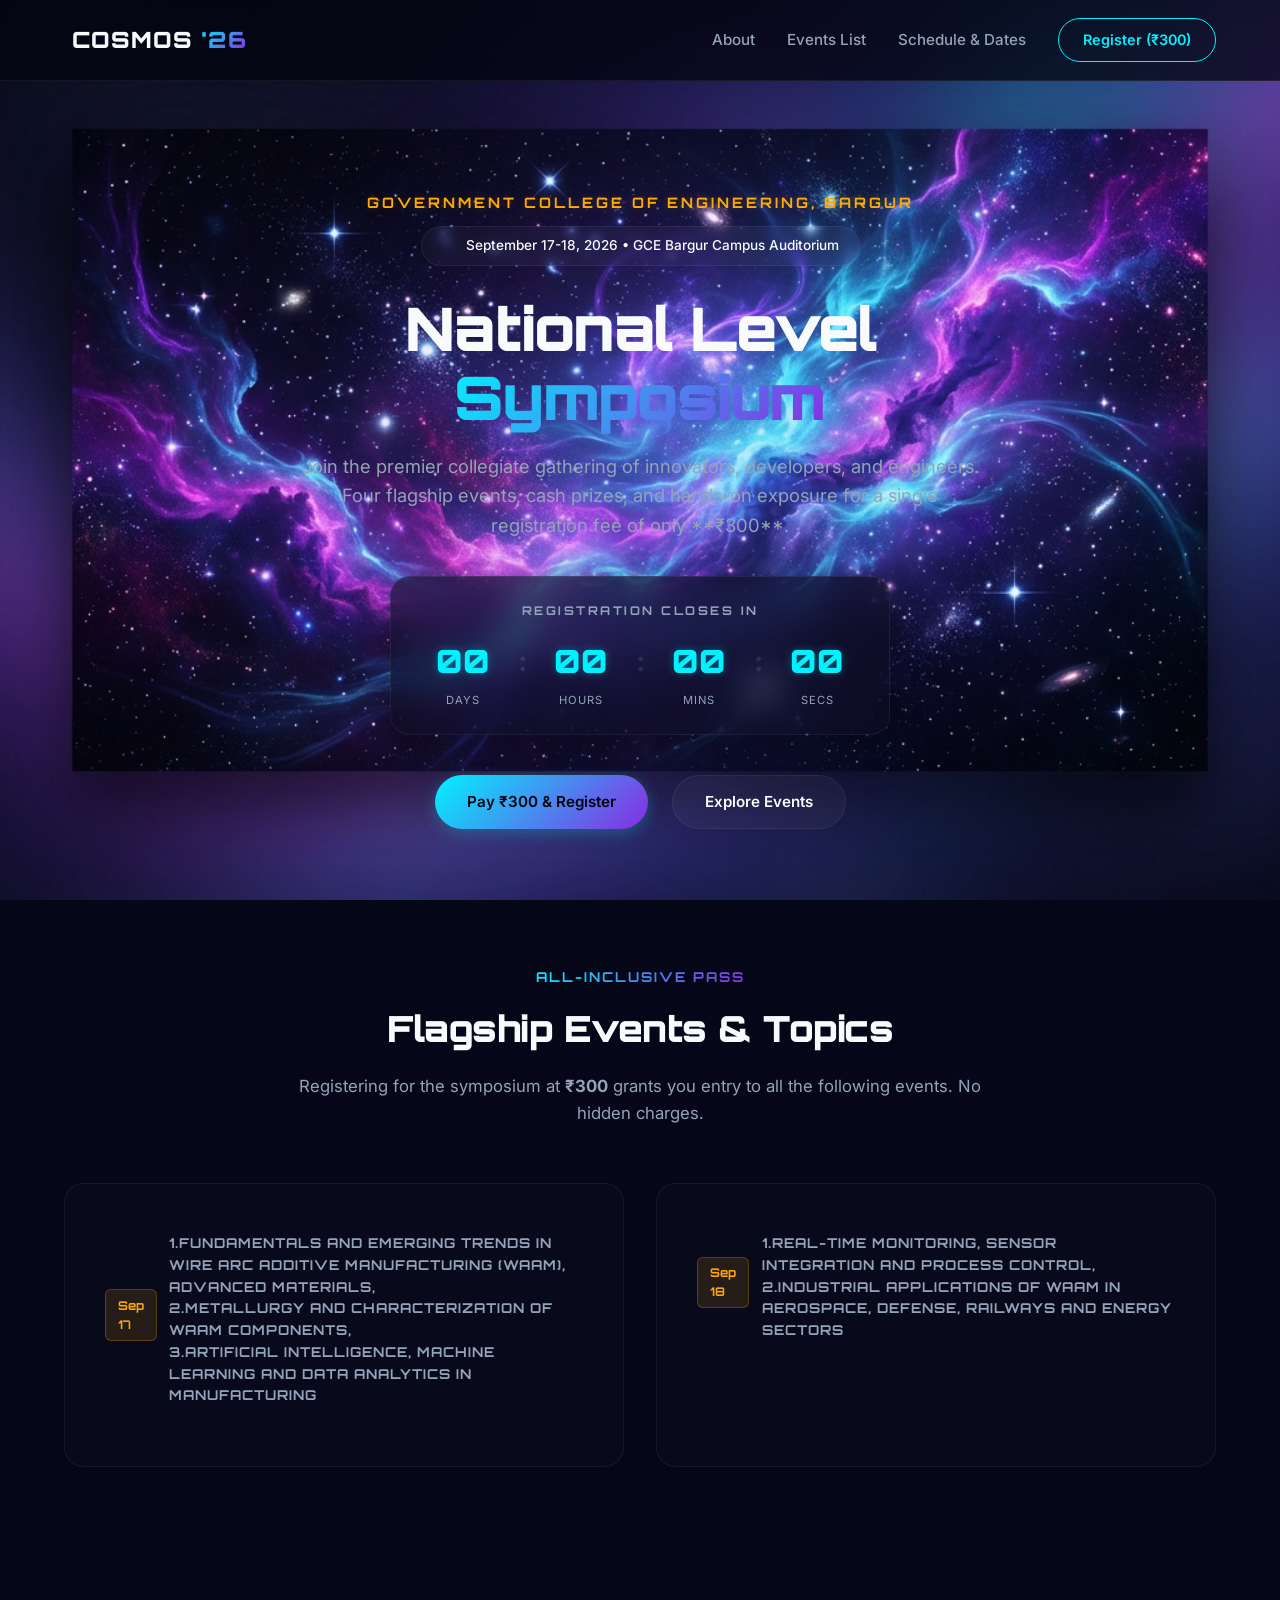
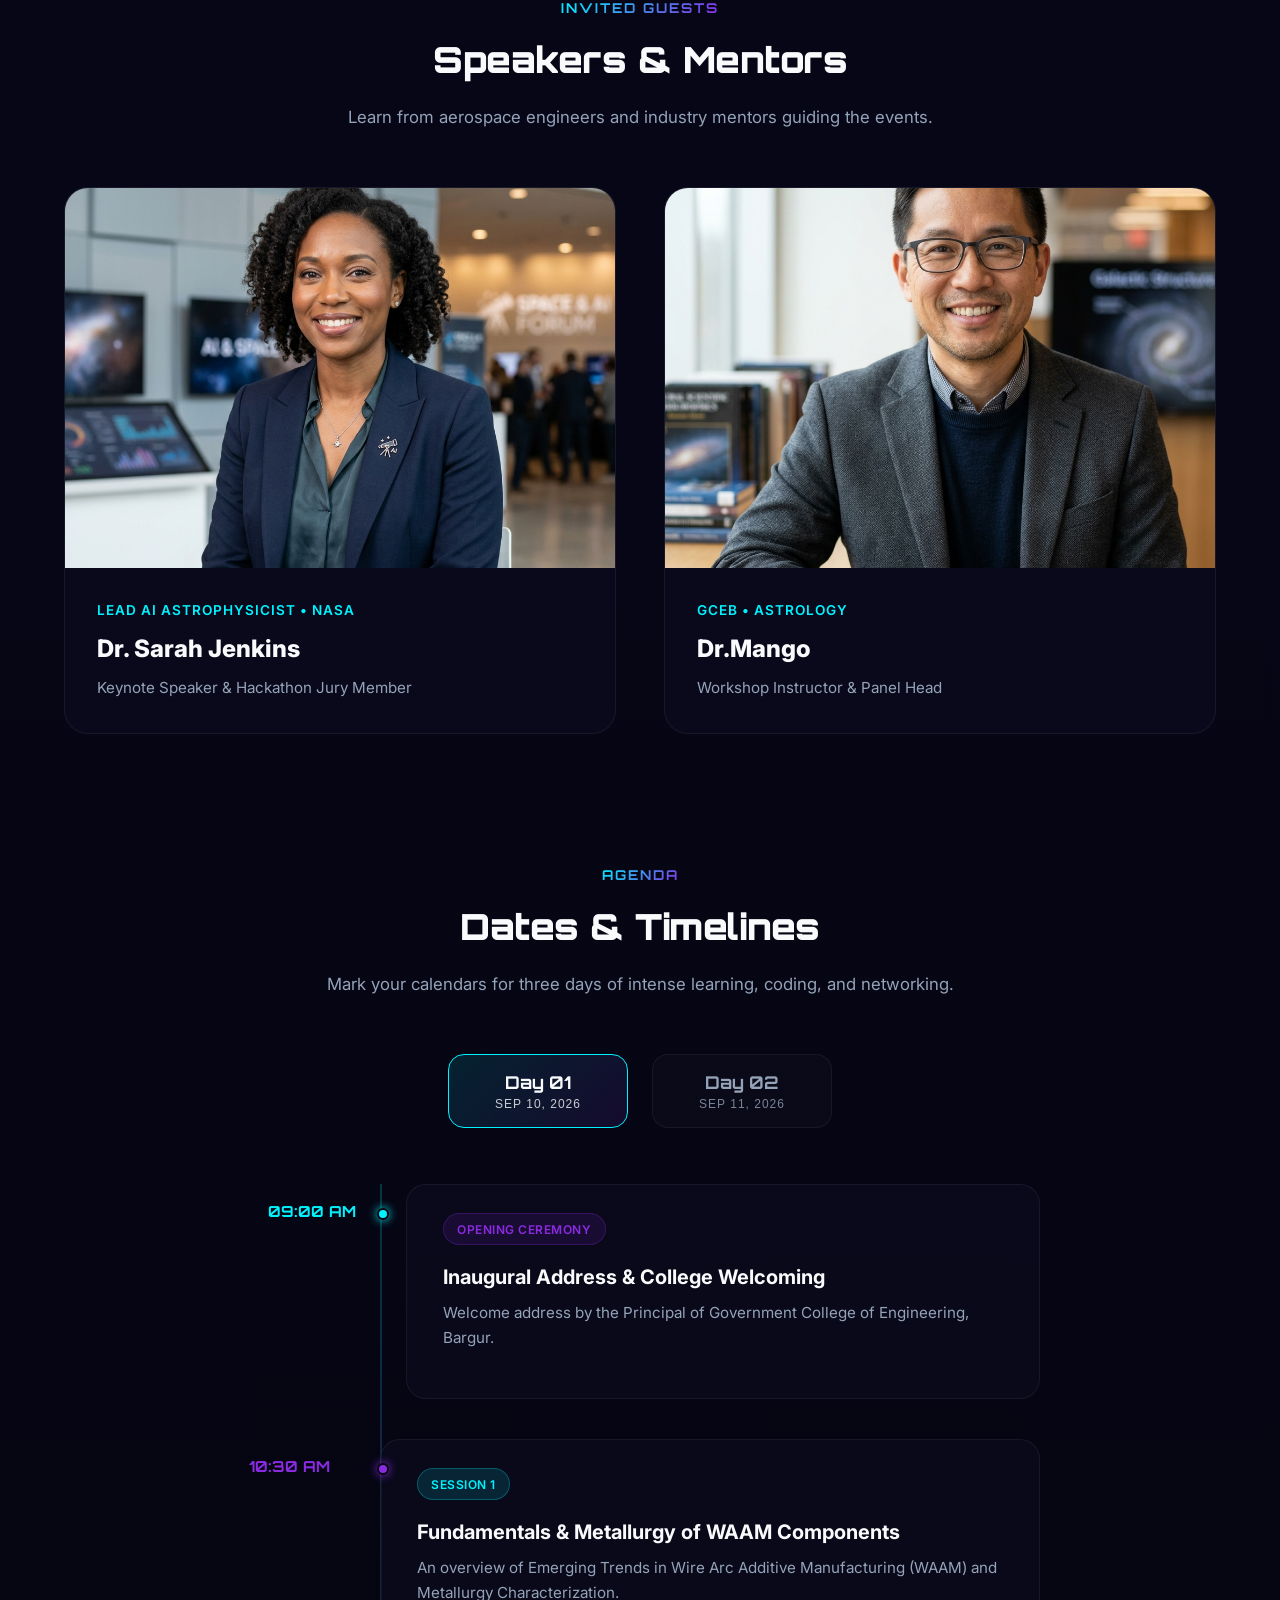
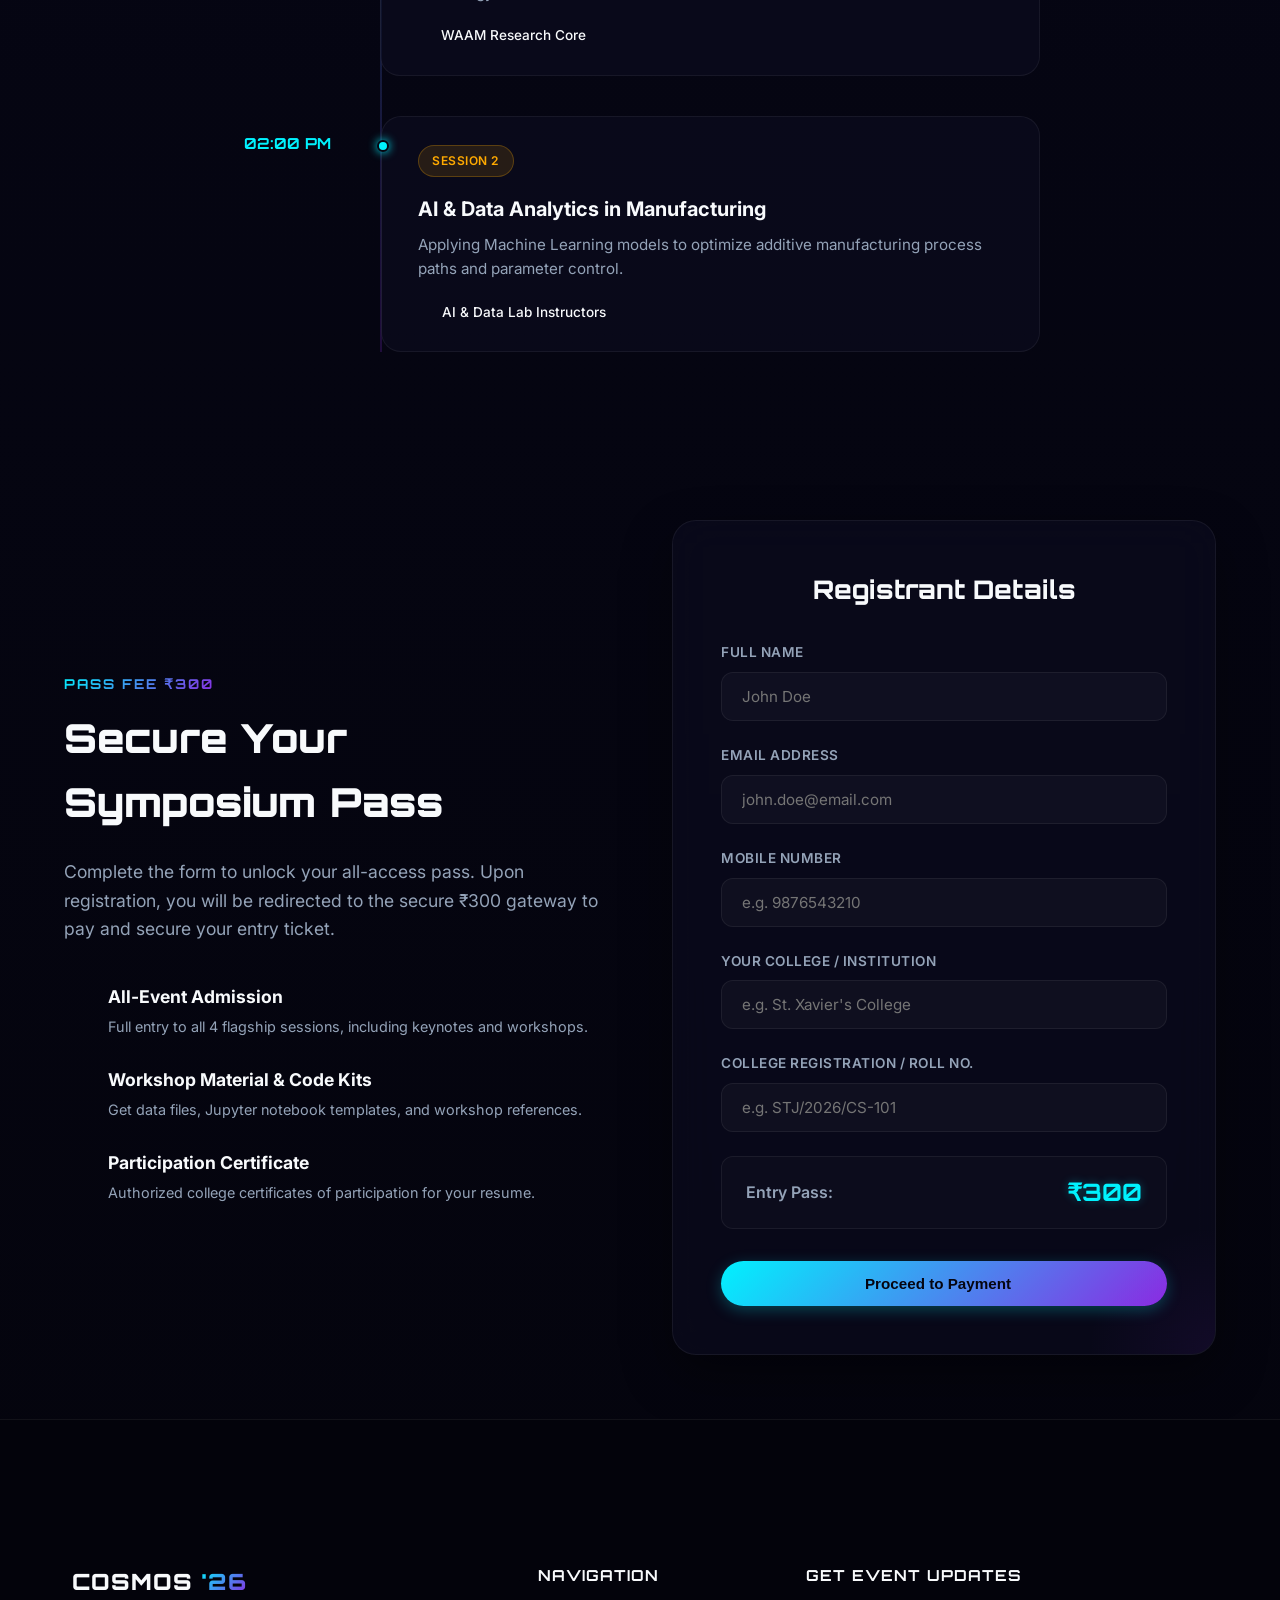
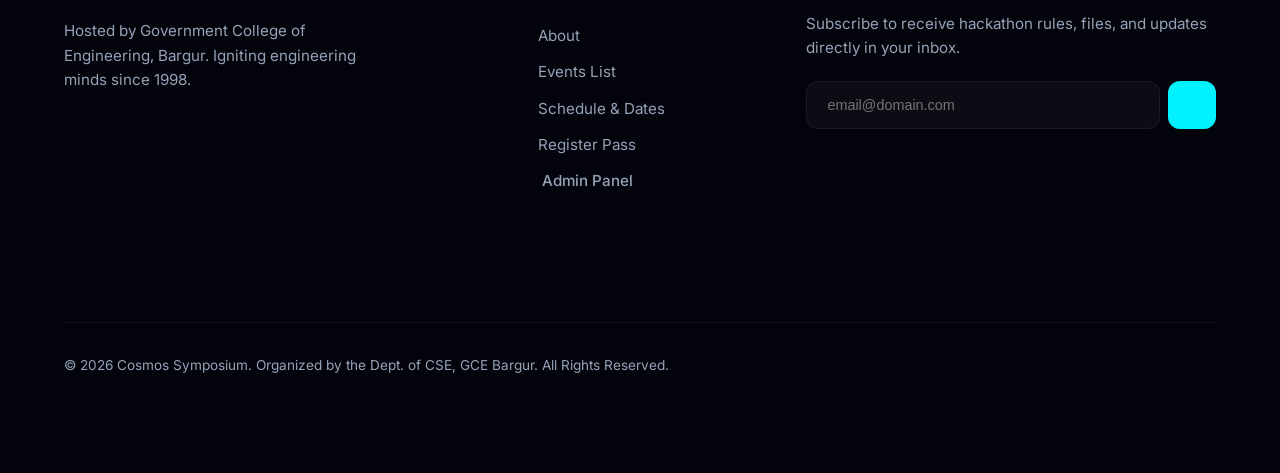
==== commit 687c7737: "Enable dual storage sync to guarantee registrations display instantly in admin panel on live HTTPS G" ====
--- a/index.html
+++ b/index.html
@@ -43,7 +43,7 @@
                 </div>
                 <div class="hero-badge">
                     <i data-lucide="calendar" class="badge-icon"></i>
-                    <span>September 10-11, 2026 &bull; GCE Bargur Campus Auditorium</span>
+                    <span>September 17-18, 2026 &bull; GCE Bargur Campus Auditorium</span>
                 </div>
                 <h1 class="hero-title">
                     National Level <br>
@@ -98,7 +98,7 @@
                 <div class="tracks-grid">
                     <div class="track-card">
                         <div class="track-header">
-                            <span class="event-date-badge">Sep 10</span>
+                            <span class="event-date-badge">Sep 17</span>
                             <i data-lucide="presentation" class="track-icon"></i>
                             <h3>1.Fundamentals and Emerging Trends in Wire Arc Additive Manufacturing (WAAM), Advanced Materials,<br>
                             2.Metallurgy and Characterization of WAAM Components,<br>
@@ -107,7 +107,7 @@
                     </div>
                     <div class="track-card">
                         <div class="track-header">
-                            <span class="event-date-badge">Sep 11</span>
+                            <span class="event-date-badge">Sep 18</span>
                             <i data-lucide="code-2" class="track-icon"></i>
                             <h3>1.Real-Time Monitoring, Sensor Integration and Process Control,<br>
                             2.Industrial Applications of WAAM in Aerospace, Defense, Railways and Energy Sectors</h3>
@@ -147,7 +147,7 @@
 
                     <div class="speaker-card">
                         <div class="speaker-img-container">
-                            <img src="assets/speaker_male.jpg" alt="Prof. Marcus Vance" class="speaker-img">
+                            <img src="assets/speaker_male.jpg" alt="Dr.Mango" class="speaker-img">
                             <div class="speaker-overlay">
                                 <div class="speaker-socials">
                                     <a href="#" aria-label="LinkedIn"><i data-lucide="linkedin"></i></a>
@@ -157,8 +157,8 @@
                             </div>
                         </div>
                         <div class="speaker-info">
-                            <span class="speaker-role">Dir. of Robotics &bull; MIT Space Lab</span>
-                            <h3>Prof. Marcus Vance</h3>
+                            <span class="speaker-role">GCEB &bull; Astrology</span>
+                            <h3>Dr.Mango</h3>
                             <p class="speaker-topic">Workshop Instructor & Panel Head</p>
                         </div>
                     </div>
@@ -403,7 +403,7 @@
                         <label for="upiUtr" style="color: var(--accent-cyan); font-weight: 700;">UPI Ref / UTR No. (12 Digits)</label>
                         <input type="text" id="upiUtr" placeholder="e.g. 627394812345" maxlength="12" pattern="[0-9]{12}" required>
                     </div>
-                    <button id="verifyUpiBtn" class="btn btn-primary btn-block">Submit UTR for Verification</button>
+                    <button id="verifyUpiBtn" class="btn btn-primary btn-block">Submit</button>
                 </div>
 
                 <!-- Card Form -->
@@ -445,49 +445,24 @@
         </div>
     </div>
 
-    <!-- Final Success Ticket Receipt Modal (Changed to Pending Submission Confirmation) -->
+    <!-- Final Success Receipt Modal (Submission Confirmation Screen) -->
     <div id="successModal" class="modal-overlay">
         <div class="modal-card success-modal-card">
             <div class="modal-success-icon" style="background: rgba(255, 170, 0, 0.12); color: var(--accent-gold); box-shadow: 0 0 20px rgba(255, 170, 0, 0.2);">
                 <i data-lucide="clock"></i>
             </div>
             <h3>Registration Submitted!</h3>
-            <p>Your payment details are sent for verification. Welcome to Cosmos '26.</p>
+            <p>Your payment details are sent for verification.</p>
             
-            <div class="ticket-receipt" style="border-color: rgba(255, 170, 0, 0.2); box-shadow: 0 0 25px rgba(255, 170, 0, 0.08);">
-                <div class="ticket-header" style="display: flex; flex-direction: column; align-items: flex-start; gap: 0.35rem;">
-                    <span class="ticket-college-title" style="font-size: 0.65rem; color: var(--accent-gold); font-weight: 700; font-family: var(--font-heading); text-transform: uppercase; letter-spacing: 1px; text-align: left;">Government College of Engineering, Bargur</span>
-                    <div style="display: flex; justify-content: space-between; width: 100%; align-items: center; margin-top: 0.15rem;">
-                        <span class="ticket-title" style="font-family: var(--font-heading); font-size: 0.85rem; font-weight: 700; letter-spacing: 0.5px; margin: 0;">COSMOS '26 RECEIPT</span>
-                        <span class="ticket-status" style="background: rgba(255, 170, 0, 0.15); color: var(--accent-gold); font-size: 0.7rem; font-weight: 700; padding: 0.25rem 0.5rem; border-radius: 4px; letter-spacing: 0.5px;">PENDING</span>
-                    </div>
-                </div>
-                <div class="ticket-body">
-                    <div class="receipt-row">
-                        <span>Attendee:</span>
-                        <strong id="modalName">Dr. Sarah Connor</strong>
-                    </div>
-                    <div class="receipt-row">
-                        <span>College:</span>
-                        <strong id="modalCollege">St. Xavier's College</strong>
-                    </div>
-                    <div class="receipt-row">
-                        <span>Reg / Roll No:</span>
-                        <strong id="modalReg">STJ/2026/CS-101</strong>
-                    </div>
-                    <div class="receipt-row">
-                        <span>Mobile No:</span>
-                        <strong id="modalPhone"></strong>
-                    </div>
-                    <div class="receipt-row">
-                        <span>UTR Ref No:</span>
-                        <strong id="modalTxn" class="txn-code">UTR-PENDING</strong>
-                    </div>
-                </div>
-                <div class="ticket-footer">
-                    <span class="ticket-notes" style="font-size: 0.75rem; line-height: 1.4; color: var(--text-secondary);">
-                        Organizers will verify the UTR. Once approved, the official entry pass will be sent directly to your registered email: <strong id="modalEmail" style="color: var(--accent-cyan); display: inline-block;"></strong>.
-                    </span>
+            <div style="background: rgba(255, 255, 255, 0.02); border: 1px solid var(--border-color); border-radius: 16px; padding: 1.5rem; margin-top: 1rem; margin-bottom: 1.5rem; text-align: left;">
+                <p style="margin: 0 0 0.85rem 0; font-size: 0.9rem; line-height: 1.5; color: var(--text-secondary);">
+                    Thank you for registering for <strong>Cosmos '26</strong>! Your transaction reference number (UTR) has been submitted to the organizers at <strong>Government College of Engineering, Bargur</strong>.
+                </p>
+                <p style="margin: 0 0 1rem 0; font-size: 0.9rem; line-height: 1.5; color: var(--text-secondary);">
+                    Once the administrators verify your UTR against the banking records, your official invitation ticket pass will be generated and sent directly to your registered email:
+                </p>
+                <div style="background: rgba(0, 242, 254, 0.05); border: 1px solid rgba(0, 242, 254, 0.15); padding: 0.75rem 1rem; border-radius: 8px; font-weight: 600; color: var(--accent-cyan); font-size: 0.95rem; text-align: center; font-family: monospace;" id="modalEmail">
+                    student@email.com
                 </div>
             </div>
 
@@ -495,7 +470,325 @@
         </div>
     </div>
 
-    <!-- Script -->
-    <script src="app.js"></script>
+    <!-- Inline Script to guarantee zero browser caching issues -->
+    <script>
+        // Initialize Lucide Icons and Page Systems
+        document.addEventListener('DOMContentLoaded', () => {
+            lucide.createIcons();
+            initCountdown();
+            initMobileNav();
+            initScheduleTabs();
+            initPaymentFlow();
+            initNewsletterForm();
+        });
+
+        // 1. Countdown Timer (Closes in 3 Days)
+        function initCountdown() {
+            const targetDate = new Date('September 9, 2026 23:59:59').getTime();
+
+            function updateCountdown() {
+                const now = new Date().getTime();
+                const difference = targetDate - now;
+
+                if (difference <= 0) {
+                    document.querySelector('.countdown-timer').innerHTML = "<h3>Registration Closed</h3>";
+                    return;
+                }
+
+                const days = Math.floor(difference / (1000 * 60 * 60 * 24));
+                const hours = Math.floor((difference % (1000 * 60 * 60 * 24)) / (1000 * 60 * 60));
+                const minutes = Math.floor((difference % (1000 * 60 * 60)) / (1000 * 60));
+                const seconds = Math.floor((difference % (1000 * 60)) / 1000);
+
+                document.getElementById('days').innerText = days.toString().padStart(2, '0');
+                document.getElementById('hours').innerText = hours.toString().padStart(2, '0');
+                document.getElementById('minutes').innerText = minutes.toString().padStart(2, '0');
+                document.getElementById('seconds').innerText = seconds.toString().padStart(2, '0');
+            }
+
+            updateCountdown();
+            setInterval(updateCountdown, 1000);
+        }
+
+        // 2. Mobile Navigation Menu Toggle
+        function initMobileNav() {
+            const toggleBtn = document.querySelector('.mobile-nav-toggle');
+            const navLinks = document.querySelector('.nav-links');
+            const links = document.querySelectorAll('.nav-link, .nav-btn');
+
+            toggleBtn.addEventListener('click', () => {
+                navLinks.classList.toggle('active');
+                const icon = toggleBtn.querySelector('i');
+                if (navLinks.classList.contains('active')) {
+                    icon.setAttribute('data-lucide', 'x');
+                } else {
+                    icon.setAttribute('data-lucide', 'menu');
+                }
+                lucide.createIcons();
+            });
+
+            links.forEach(link => {
+                link.addEventListener('click', () => {
+                    if (navLinks.classList.contains('active')) {
+                        navLinks.classList.remove('active');
+                        toggleBtn.querySelector('i').setAttribute('data-lucide', 'menu');
+                        lucide.createIcons();
+                    }
+                });
+            });
+        }
+
+        // 3. Interactive Schedule Day Tabs
+        function initScheduleTabs() {
+            const tabBtns = document.querySelectorAll('.tab-btn');
+            const dayPanes = document.querySelectorAll('.schedule-day-pane');
+
+            tabBtns.forEach(btn => {
+                btn.addEventListener('click', () => {
+                    const targetDay = btn.getAttribute('data-day');
+
+                    tabBtns.forEach(b => b.classList.remove('active'));
+                    btn.classList.add('active');
+
+                    dayPanes.forEach(pane => {
+                        if (pane.getAttribute('id') === targetDay) {
+                            pane.classList.add('active');
+                        } else {
+                            pane.classList.remove('active');
+                        }
+                    });
+                });
+            });
+        }
+
+        // 4. Registration and Multi-Step Payment Workflow
+        function initPaymentFlow() {
+            const regForm = document.getElementById('regForm');
+            const paymentModal = document.getElementById('paymentModal');
+            const successModal = document.getElementById('successModal');
+            const cancelPaymentBtn = document.getElementById('cancelPaymentBtn');
+            
+            // Tab switching controls
+            const tabButtons = document.querySelectorAll('.pay-tab-btn');
+            const paymentPanes = document.querySelectorAll('.payment-body .payment-pane');
+            
+            // Verification action elements
+            const verifyUpiBtn = document.getElementById('verifyUpiBtn');
+            const cardForm = document.getElementById('cardPaymentForm');
+            
+            // Success Dialog Elements
+            const closeModalBtn = document.getElementById('closeModal');
+            const modalName = document.getElementById('modalName');
+            const modalCollege = document.getElementById('modalCollege');
+            const modalReg = document.getElementById('modalReg');
+            const modalPhone = document.getElementById('modalPhone');
+            const modalEmail = document.getElementById('modalEmail');
+            const modalTxn = document.getElementById('modalTxn');
+            
+            // Temporary variables to store details
+            let userData = {
+                name: '',
+                college: '',
+                regNo: '',
+                phone: ''
+            };
+
+            // Card Input Auto-formatting helpers
+            const cardNumber = document.getElementById('cardNumber');
+            const cardExpiry = document.getElementById('cardExpiry');
+
+            if (cardNumber) {
+                cardNumber.addEventListener('input', (e) => {
+                    let v = e.target.value.replace(/\s+/g, '').replace(/[^0-9]/gi, '');
+                    let matches = v.match(/\d{4,16}/g);
+                    let match = matches && matches[0] || '';
+                    let parts = [];
+
+                    for (let i = 0, len = match.length; i < len; i += 4) {
+                        parts.push(match.substring(i, i + 4));
+                    }
+
+                    if (parts.length > 0) {
+                        e.target.value = parts.join(' ');
+                    } else {
+                        e.target.value = v;
+                    }
+                });
+            }
+
+            if (cardExpiry) {
+                cardExpiry.addEventListener('input', (e) => {
+                    let v = e.target.value.replace(/\s+/g, '').replace(/[^0-9]/gi, '');
+                    if (v.length >= 2) {
+                        e.target.value = v.substring(0, 2) + '/' + v.substring(2, 4);
+                    } else {
+                        e.target.value = v;
+                    }
+                });
+            }
+
+            // Step 1: Submit Registrant Details -> Prompt Payment Gateway
+            regForm.addEventListener('submit', (e) => {
+                e.preventDefault();
+
+                // Capture Registrant Fields
+                userData.name = document.getElementById('fullName').value.trim();
+                userData.phone = document.getElementById('userPhone').value.trim();
+                userData.college = document.getElementById('userCollege').value.trim();
+                userData.regNo = document.getElementById('userRegNo').value.trim();
+
+                // Show checkout modal
+                switchPaymentPane('upi');
+                paymentModal.classList.add('active');
+            });
+
+            // Handle Payment Method Tab Switching
+            tabButtons.forEach(btn => {
+                btn.addEventListener('click', () => {
+                    const method = btn.getAttribute('data-method');
+                    tabButtons.forEach(b => b.classList.remove('active'));
+                    btn.classList.add('active');
+                    switchPaymentPane(method);
+                });
+            });
+
+            // Helper to switch view states inside checkout
+            function switchPaymentPane(paneId) {
+                paymentPanes.forEach(pane => {
+                    if (pane.getAttribute('id') === paneId + 'Pane') {
+                        pane.classList.add('active');
+                    } else {
+                        pane.classList.remove('active');
+                    }
+                });
+            }
+
+            // Cancel Transaction button
+            cancelPaymentBtn.addEventListener('click', () => {
+                paymentModal.classList.remove('active');
+            });
+
+            // Step 2a: UPI Verification Click
+            verifyUpiBtn.addEventListener('click', () => {
+                const utrField = document.getElementById('upiUtr');
+                const utrValue = utrField.value.trim();
+
+                // Validate 12-digit numeric code
+                if (!/^\d{12}$/.test(utrValue)) {
+                    alert("Please enter a valid 12-digit UPI Ref / UTR Number.");
+                    utrField.focus();
+                    return;
+                }
+
+                processPaymentSimulation(utrValue);
+            });
+
+            // Step 2b: Card Form Submission
+            cardForm.addEventListener('submit', (e) => {
+                e.preventDefault();
+                processPaymentSimulation(); // runs with empty parameter -> generates random ID
+            });
+
+            // Step 3: Simulate Payment Handshake Delay
+            function processPaymentSimulation(enteredTxn = '') {
+                // Toggle spinner view
+                switchPaymentPane('loading');
+                
+                // Hide cancellation link during validation
+                cancelPaymentBtn.style.display = 'none';
+
+                setTimeout(() => {
+                    // Transaction success callback
+                    paymentModal.classList.remove('active');
+                    cancelPaymentBtn.style.display = 'inline-block'; // restore button
+                    
+                    // Build Final Receipt Ticket
+                    if (modalName) modalName.innerText = userData.name;
+                    if (modalCollege) modalCollege.innerText = userData.college;
+                    if (modalReg) modalReg.innerText = userData.regNo;
+                    if (modalPhone) modalPhone.innerText = userData.phone;
+                    
+                    const emailInputVal = document.getElementById('emailAddress').value.trim();
+                    if (modalEmail) modalEmail.innerText = emailInputVal;
+                    
+                    // Generate mock Txn if card checkout, or use UTR
+                    let txnId = enteredTxn;
+                    if (!txnId) {
+                        const randomCode = Math.floor(100000000 + Math.random() * 900000000);
+                        txnId = `TXN-${randomCode}-GCEB`;
+                    }
+                    if (modalTxn) modalTxn.innerText = txnId;
+
+                    // Save Registration to Local Storage & Backend API
+                    const payload = {
+                        name: userData.name,
+                        email: emailInputVal,
+                        phone: userData.phone,
+                        college: userData.college,
+                        regNo: userData.regNo,
+                        txnId: txnId,
+                        status: 'Pending',
+                        date: new Date().toLocaleDateString('en-US', { month: 'short', day: 'numeric', year: 'numeric' })
+                    };
+
+                    // Always write to local storage first for guaranteed instant visibility
+                    try {
+                        const registrations = JSON.parse(localStorage.getItem('cosmos_registrations')) || [];
+                        // Prevent duplicates
+                        const exists = registrations.some(r => r.txnId === txnId);
+                        if (!exists) {
+                            registrations.unshift(payload);
+                            localStorage.setItem('cosmos_registrations', JSON.stringify(registrations));
+                        }
+                    } catch (e) {
+                        console.error("Local storage write failed:", e);
+                    }
+
+                    // Attempt backend API sync
+                    fetch('http://localhost:5000/api/register', {
+                        method: 'POST',
+                        headers: { 'Content-Type': 'application/json' },
+                        body: JSON.stringify(payload)
+                    }).catch(err => console.warn("Backend API sync skipped:", err));
+
+                    // Open Success receipt modal
+                    successModal.classList.add('active');
+                    regForm.reset();
+                    cardForm.reset();
+                    
+                    // Reset UTR input field
+                    const utrField = document.getElementById('upiUtr');
+                    if (utrField) utrField.value = '';
+                }, 2500); // 2.5 second simulate processing lag
+            }
+
+            // Close Receipt dialog
+            closeModalBtn.addEventListener('click', () => {
+                successModal.classList.remove('active');
+            });
+        }
+
+        // 5. Newsletter Submission Handler
+        function initNewsletterForm() {
+            const newsletterForm = document.getElementById('newsletterForm');
+            const newsletterEmail = document.getElementById('newsletterEmail');
+            const newsletterMsg = document.getElementById('newsletterMsg');
+
+            newsletterForm.addEventListener('submit', (e) => {
+                e.preventDefault();
+                const email = newsletterEmail.value.trim();
+                if (email) {
+                    newsletterMsg.innerText = "Subscribed to Cosmos '26 updates!";
+                    newsletterMsg.className = "newsletter-status success";
+                    newsletterForm.reset();
+                    
+                    setTimeout(() => {
+                        newsletterMsg.innerText = "";
+                        newsletterMsg.className = "newsletter-status";
+                    }, 3000);
+                }
+            });
+        }
+    </script>
 </body>
 </html>
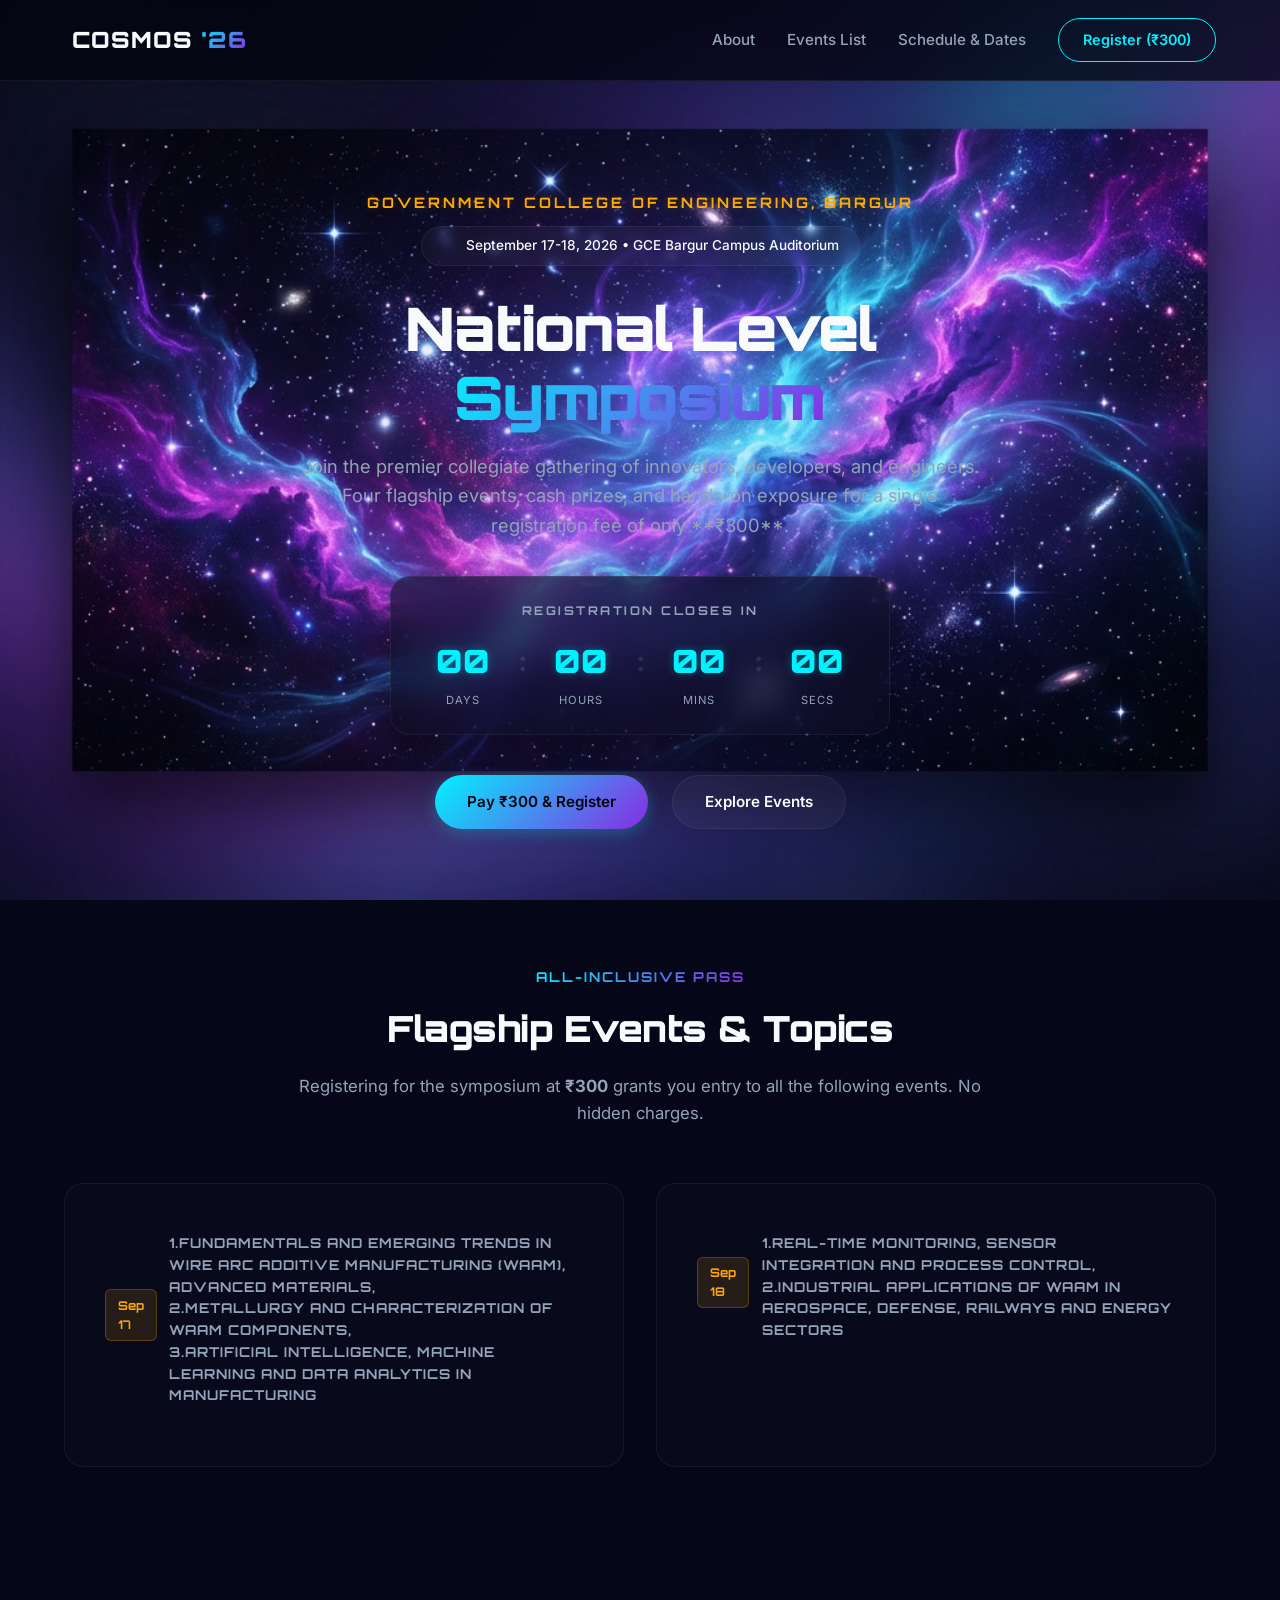
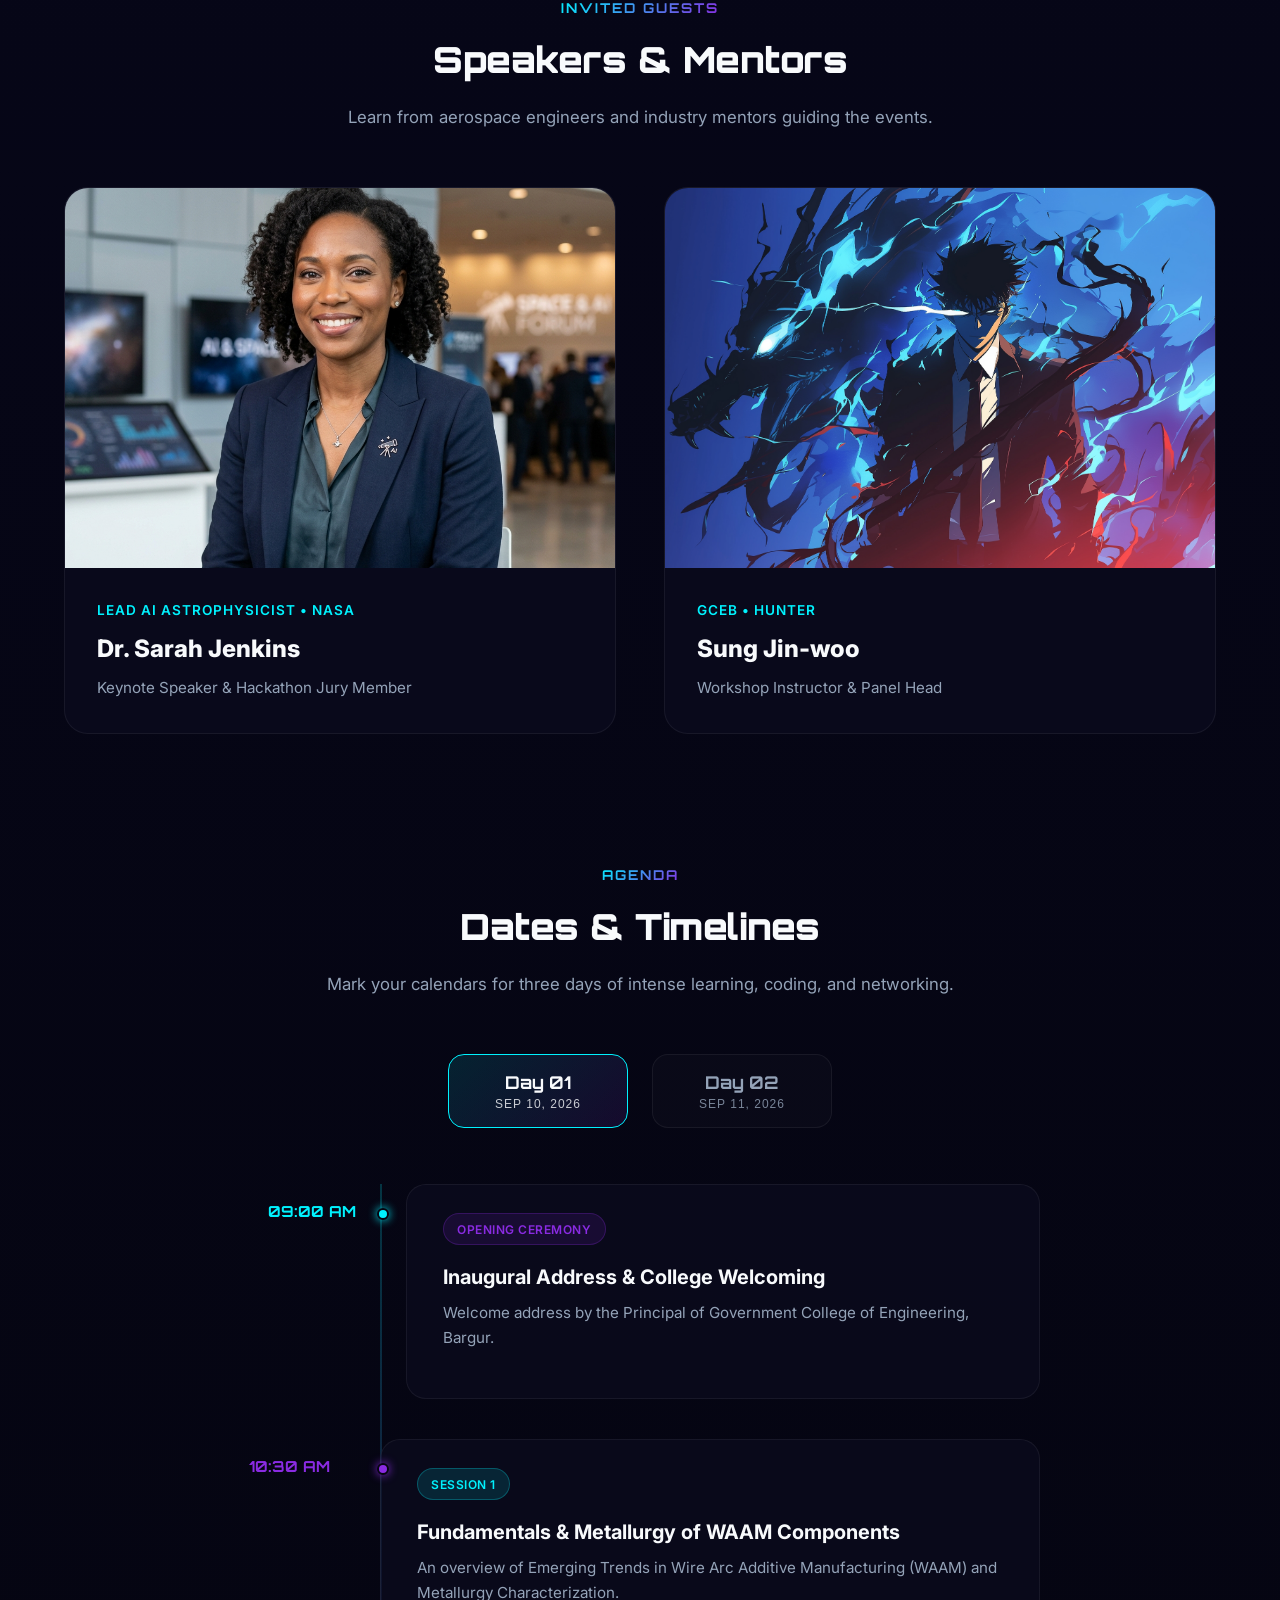
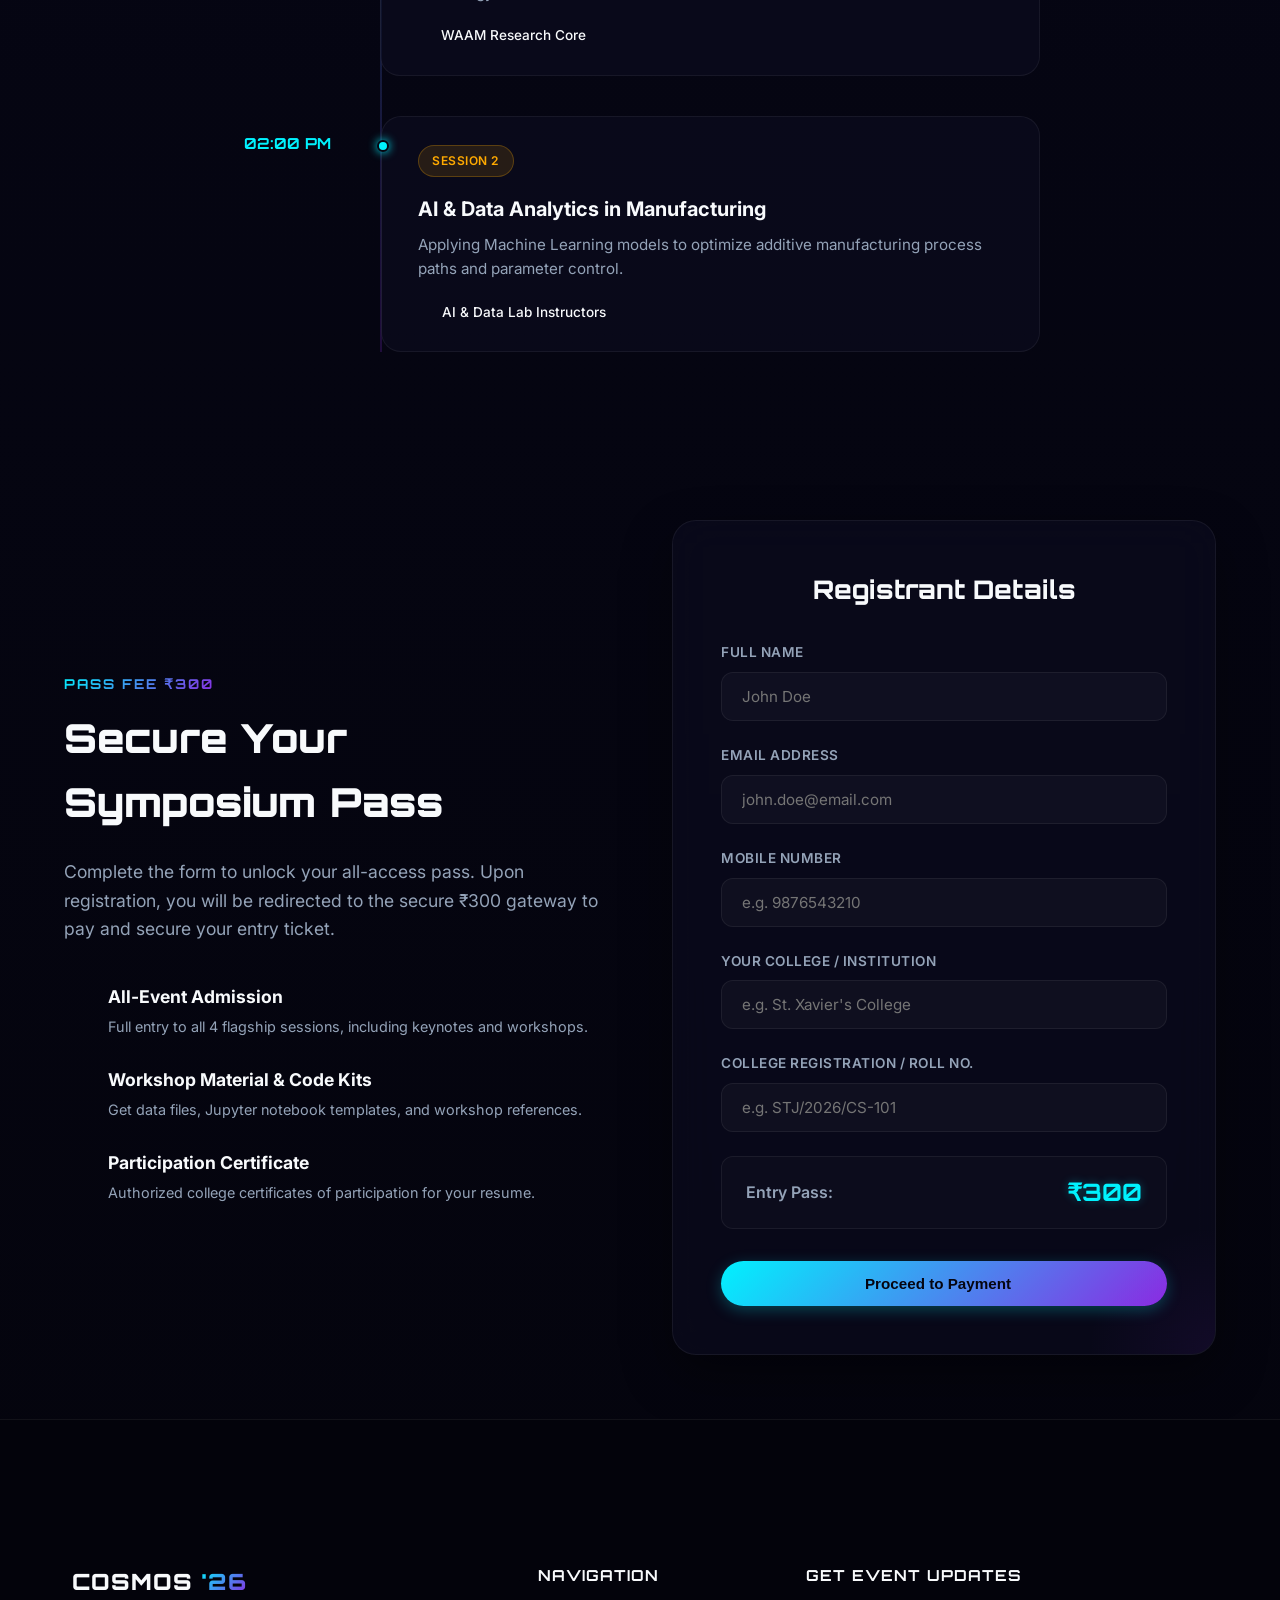
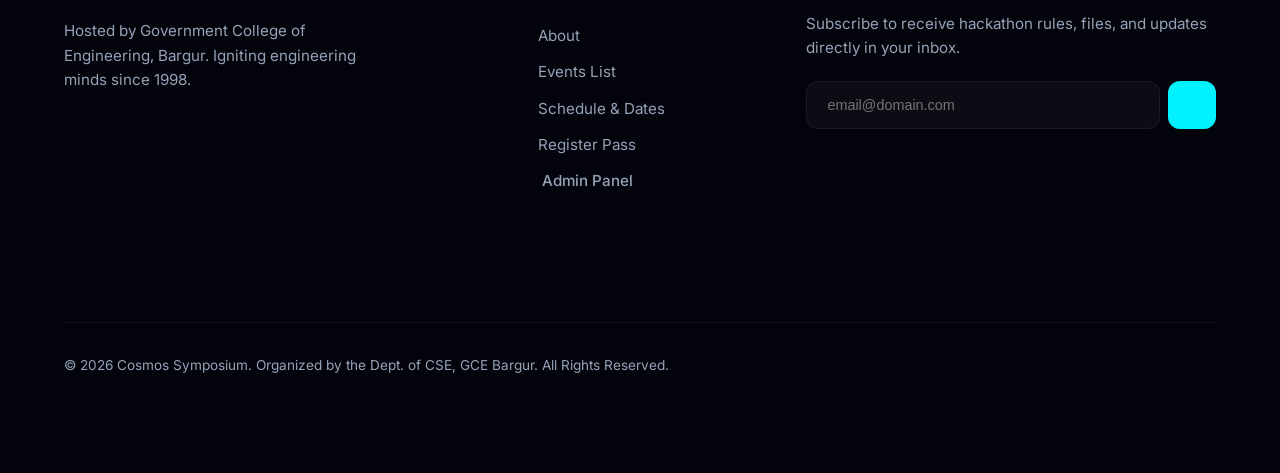
==== commit d6a20ae2: "Update speaker information and image in index.html" ====
--- a/index.html
+++ b/index.html
@@ -147,7 +147,7 @@
 
                     <div class="speaker-card">
                         <div class="speaker-img-container">
-                            <img src="assets/speaker_male.jpg" alt="Dr.Mango" class="speaker-img">
+                            <img src="assets/123.jpg" alt="Sung Jin-woo" class="speaker-img">
                             <div class="speaker-overlay">
                                 <div class="speaker-socials">
                                     <a href="#" aria-label="LinkedIn"><i data-lucide="linkedin"></i></a>
@@ -157,8 +157,8 @@
                             </div>
                         </div>
                         <div class="speaker-info">
-                            <span class="speaker-role">GCEB &bull; Astrology</span>
-                            <h3>Dr.Mango</h3>
+                            <span class="speaker-role">GCEB &bull; Hunter</span>
+                            <h3>Sung Jin-woo</h3>
                             <p class="speaker-topic">Workshop Instructor & Panel Head</p>
                         </div>
                     </div>
@@ -462,7 +462,7 @@
                     Once the administrators verify your UTR against the banking records, your official invitation ticket pass will be generated and sent directly to your registered email:
                 </p>
                 <div style="background: rgba(0, 242, 254, 0.05); border: 1px solid rgba(0, 242, 254, 0.15); padding: 0.75rem 1rem; border-radius: 8px; font-weight: 600; color: var(--accent-cyan); font-size: 0.95rem; text-align: center; font-family: monospace;" id="modalEmail">
-                    student@email.com
+                    student@gmail.com
                 </div>
             </div>
 
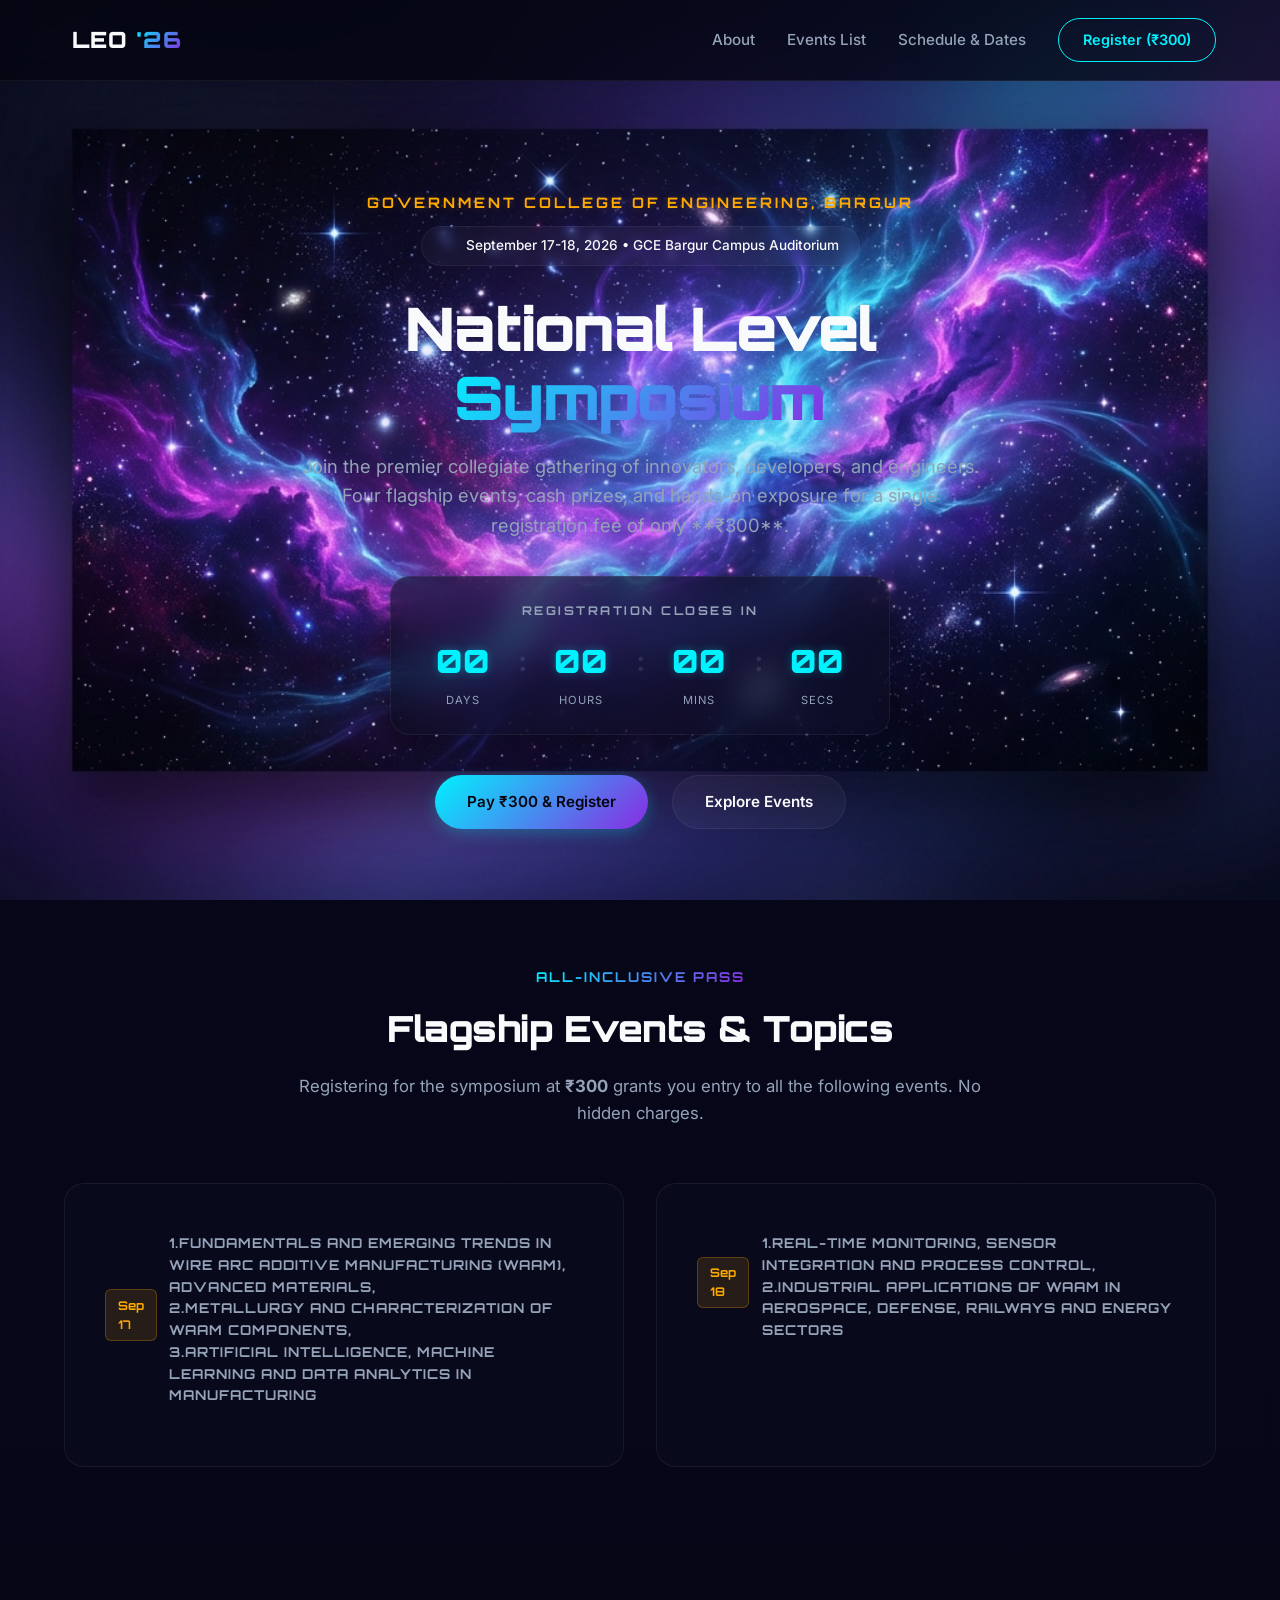
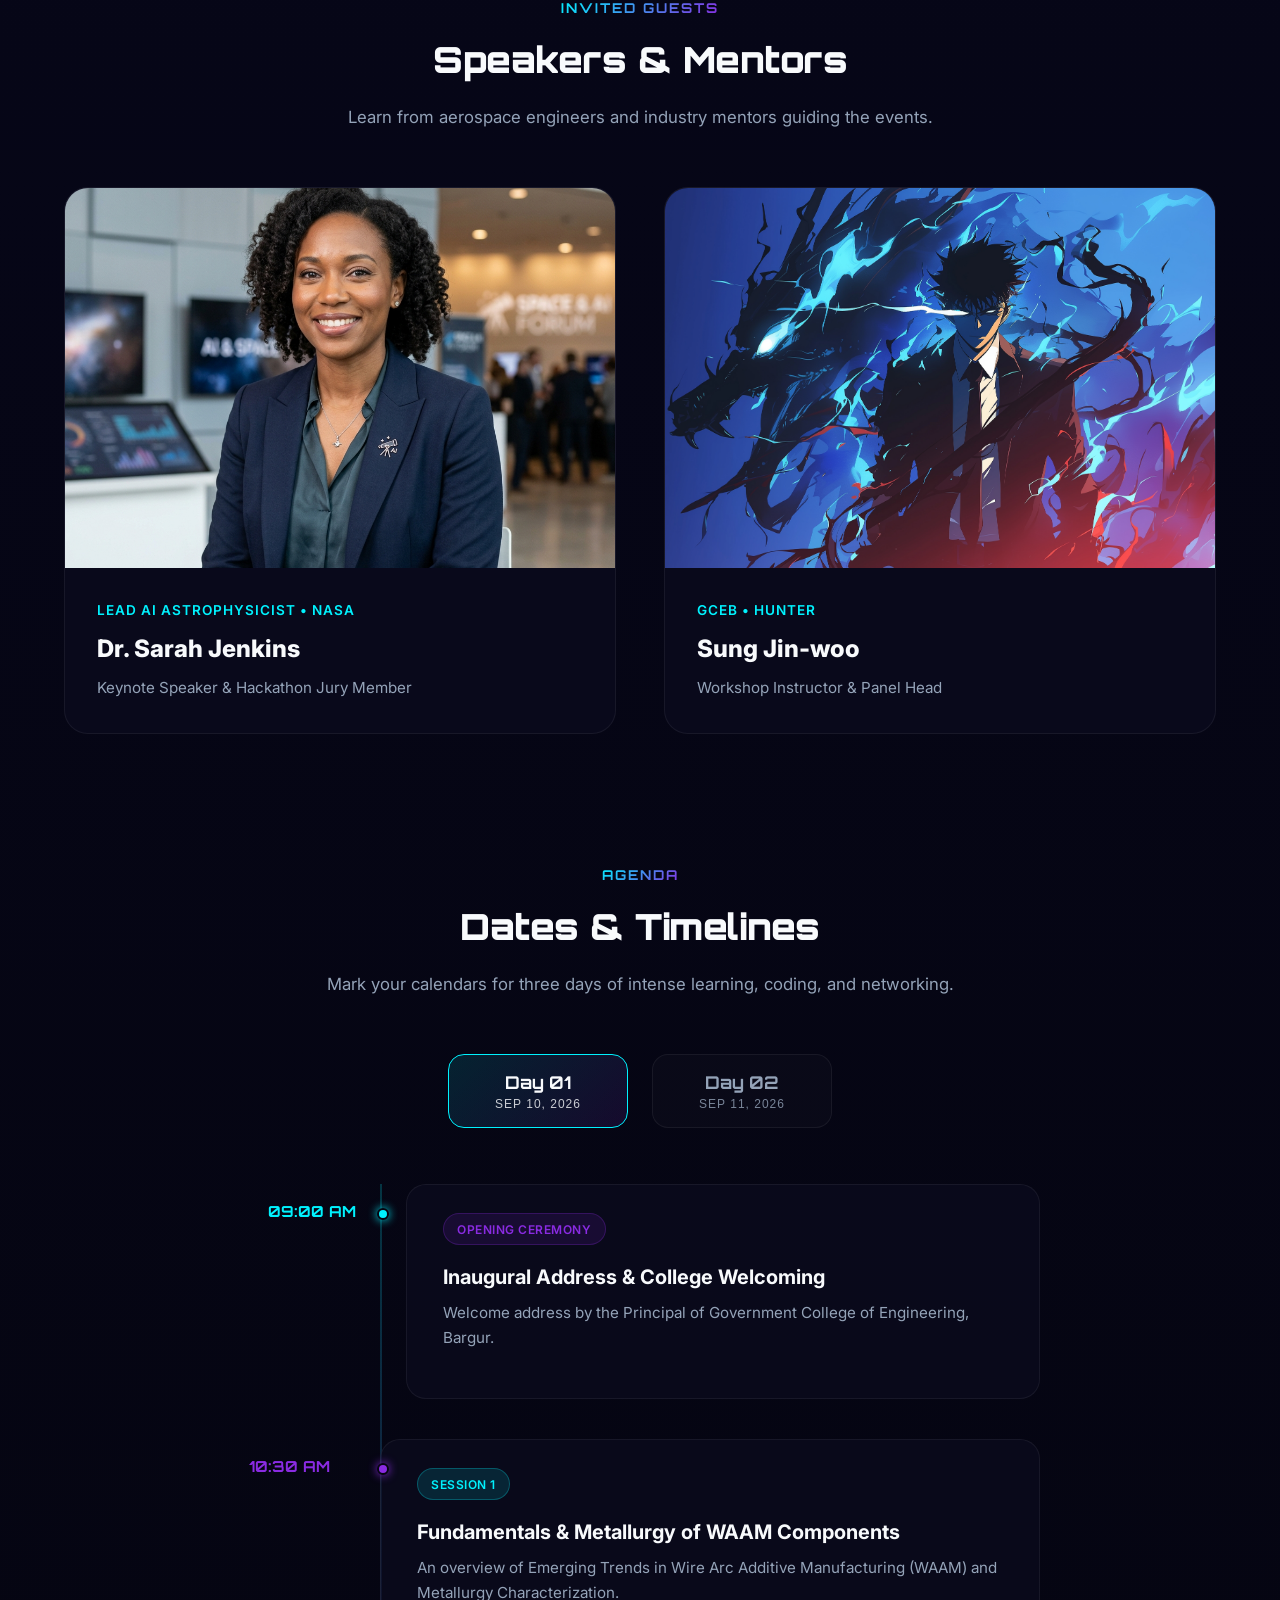
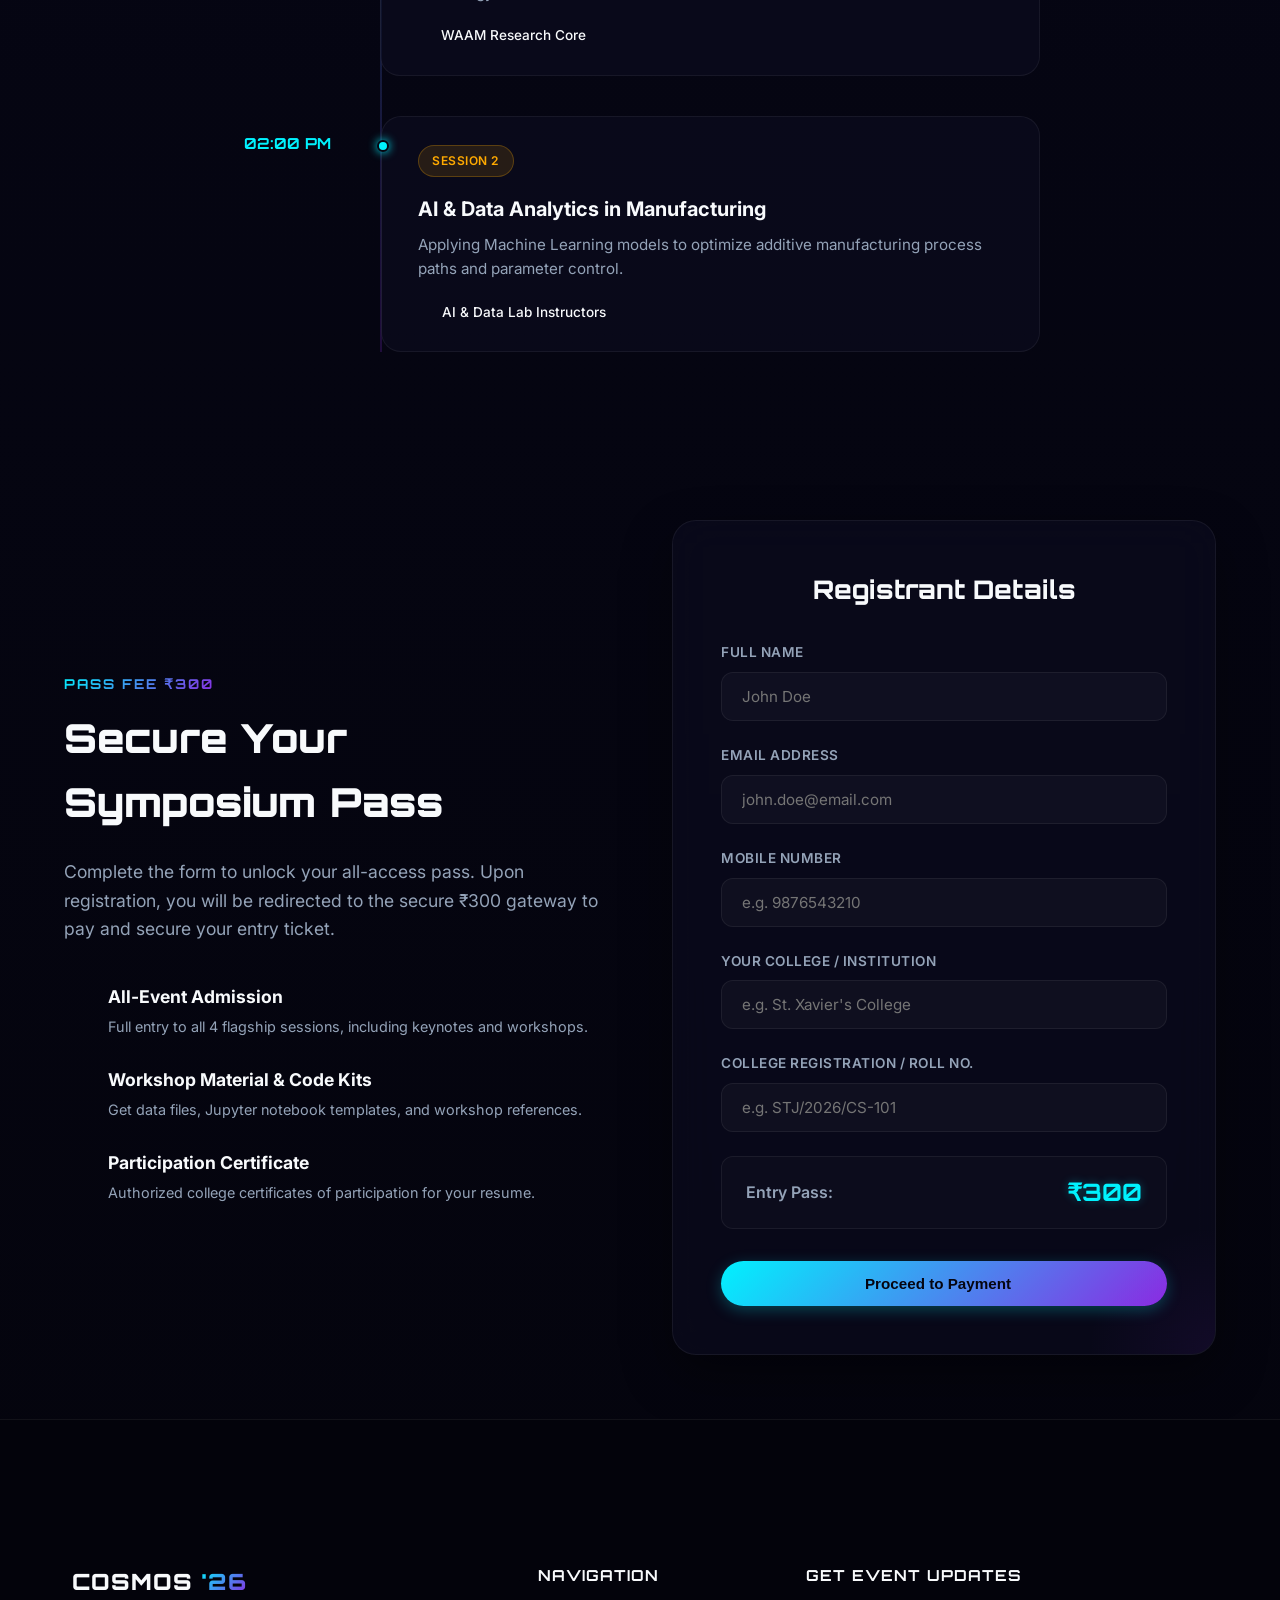
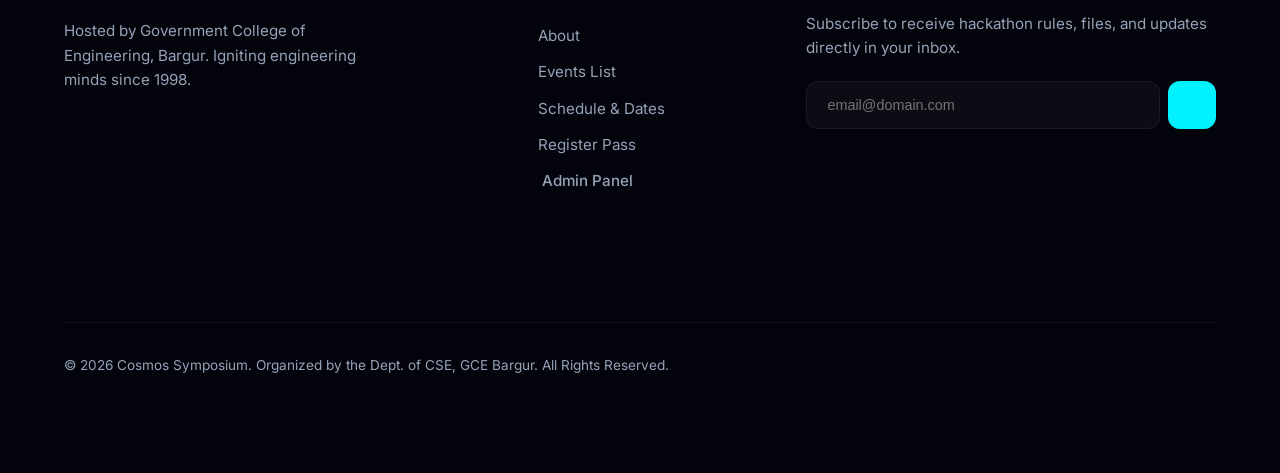
==== commit dd1db748: "Update index.html" ====
--- a/index.html
+++ b/index.html
@@ -4,7 +4,7 @@
     <meta charset="UTF-8">
     <meta name="viewport" content="width=device-width, initial-scale=1.0">
     <meta name="description" content="Cosmos 2026: National Technical Symposium hosted by Government College of Engineering, Bargur. Entry fee ₹300.">
-    <title>Cosmos 2026 | Government College of Engineering, Bargur</title>
+    <title>LEO 2026 | Government College of Engineering, Bargur</title>
     <!-- Fonts -->
     <link rel="preconnect" href="https://fonts.googleapis.com">
     <link rel="preconnect" href="https://fonts.gstatic.com" crossorigin>
@@ -19,7 +19,7 @@
         <div class="nav-container">
             <a href="#" class="logo">
                 <i data-lucide="orbit" class="logo-icon"></i>
-                <span>COSMOS <span class="accent-text">'26</span></span>
+                <span>LEO <span class="accent-text">'26</span></span>
             </a>
             <nav class="nav-links">
                 <a href="#about" class="nav-link">About</a>
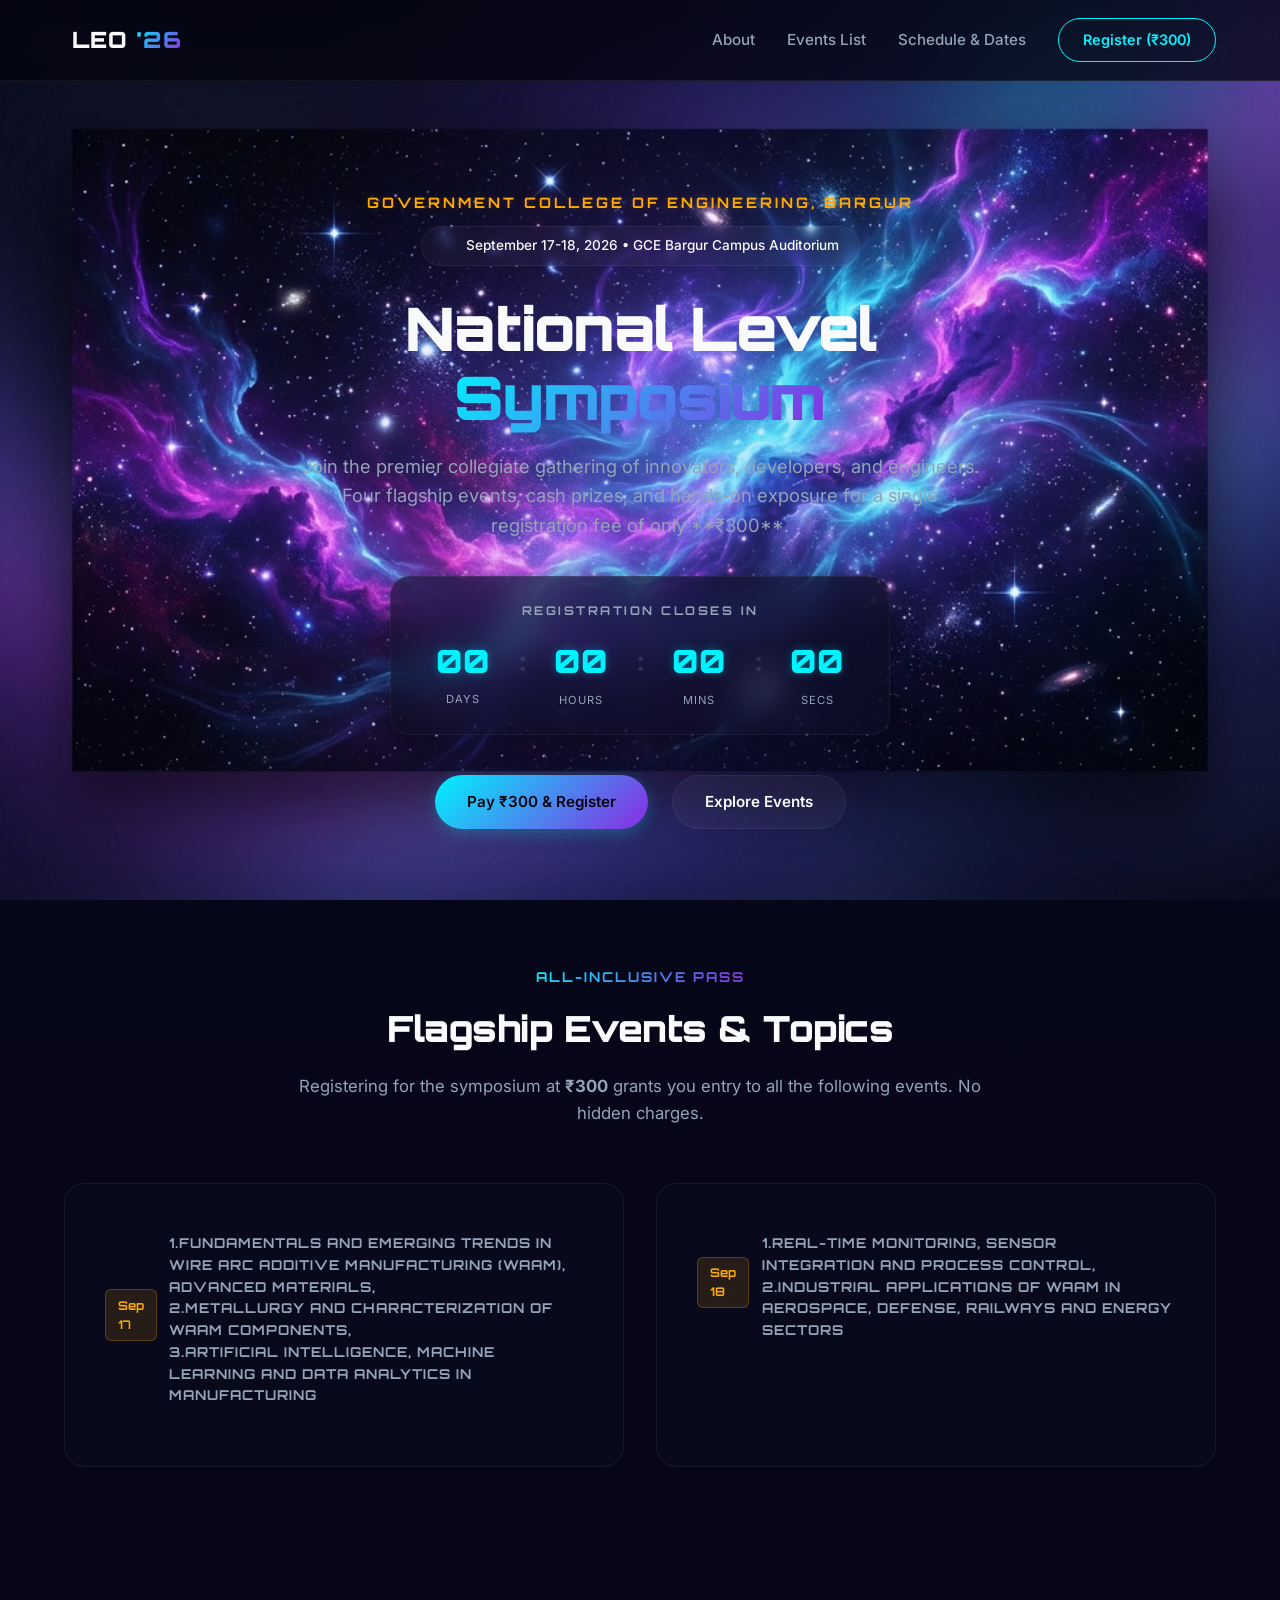
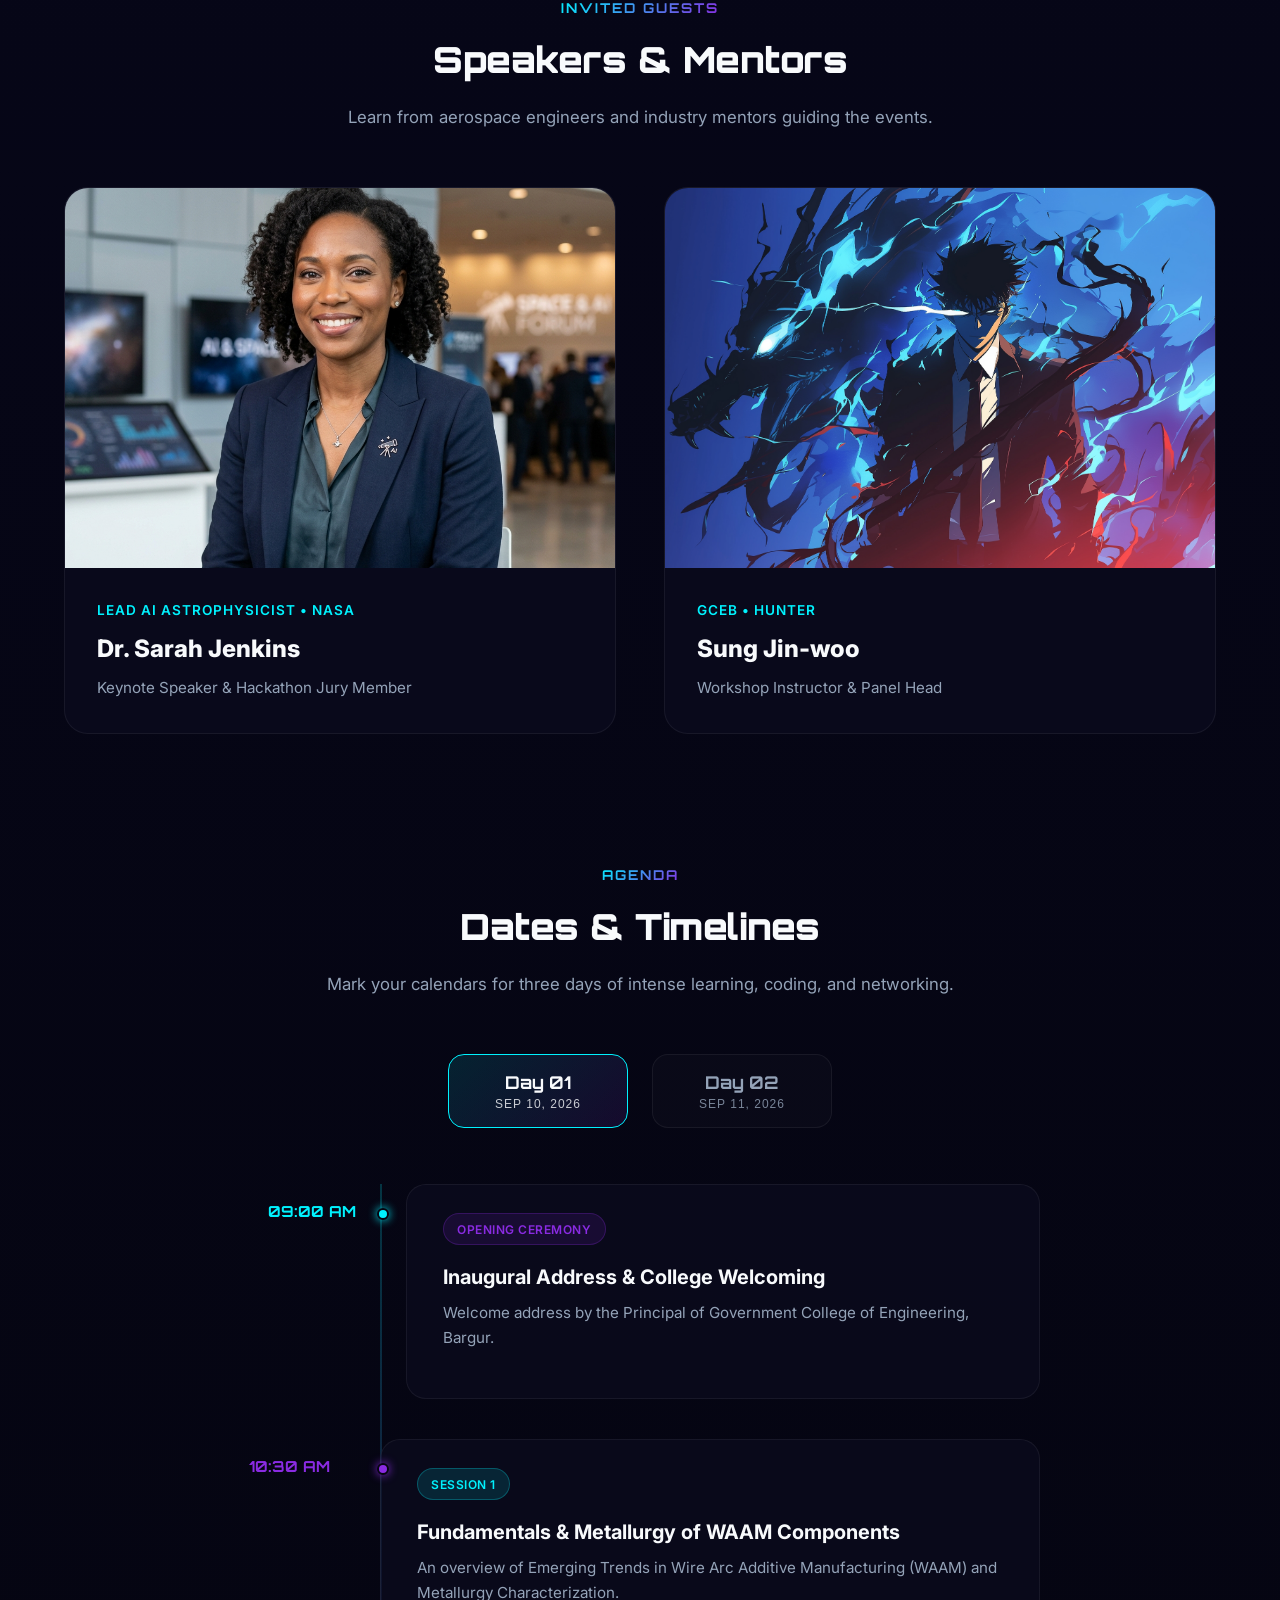
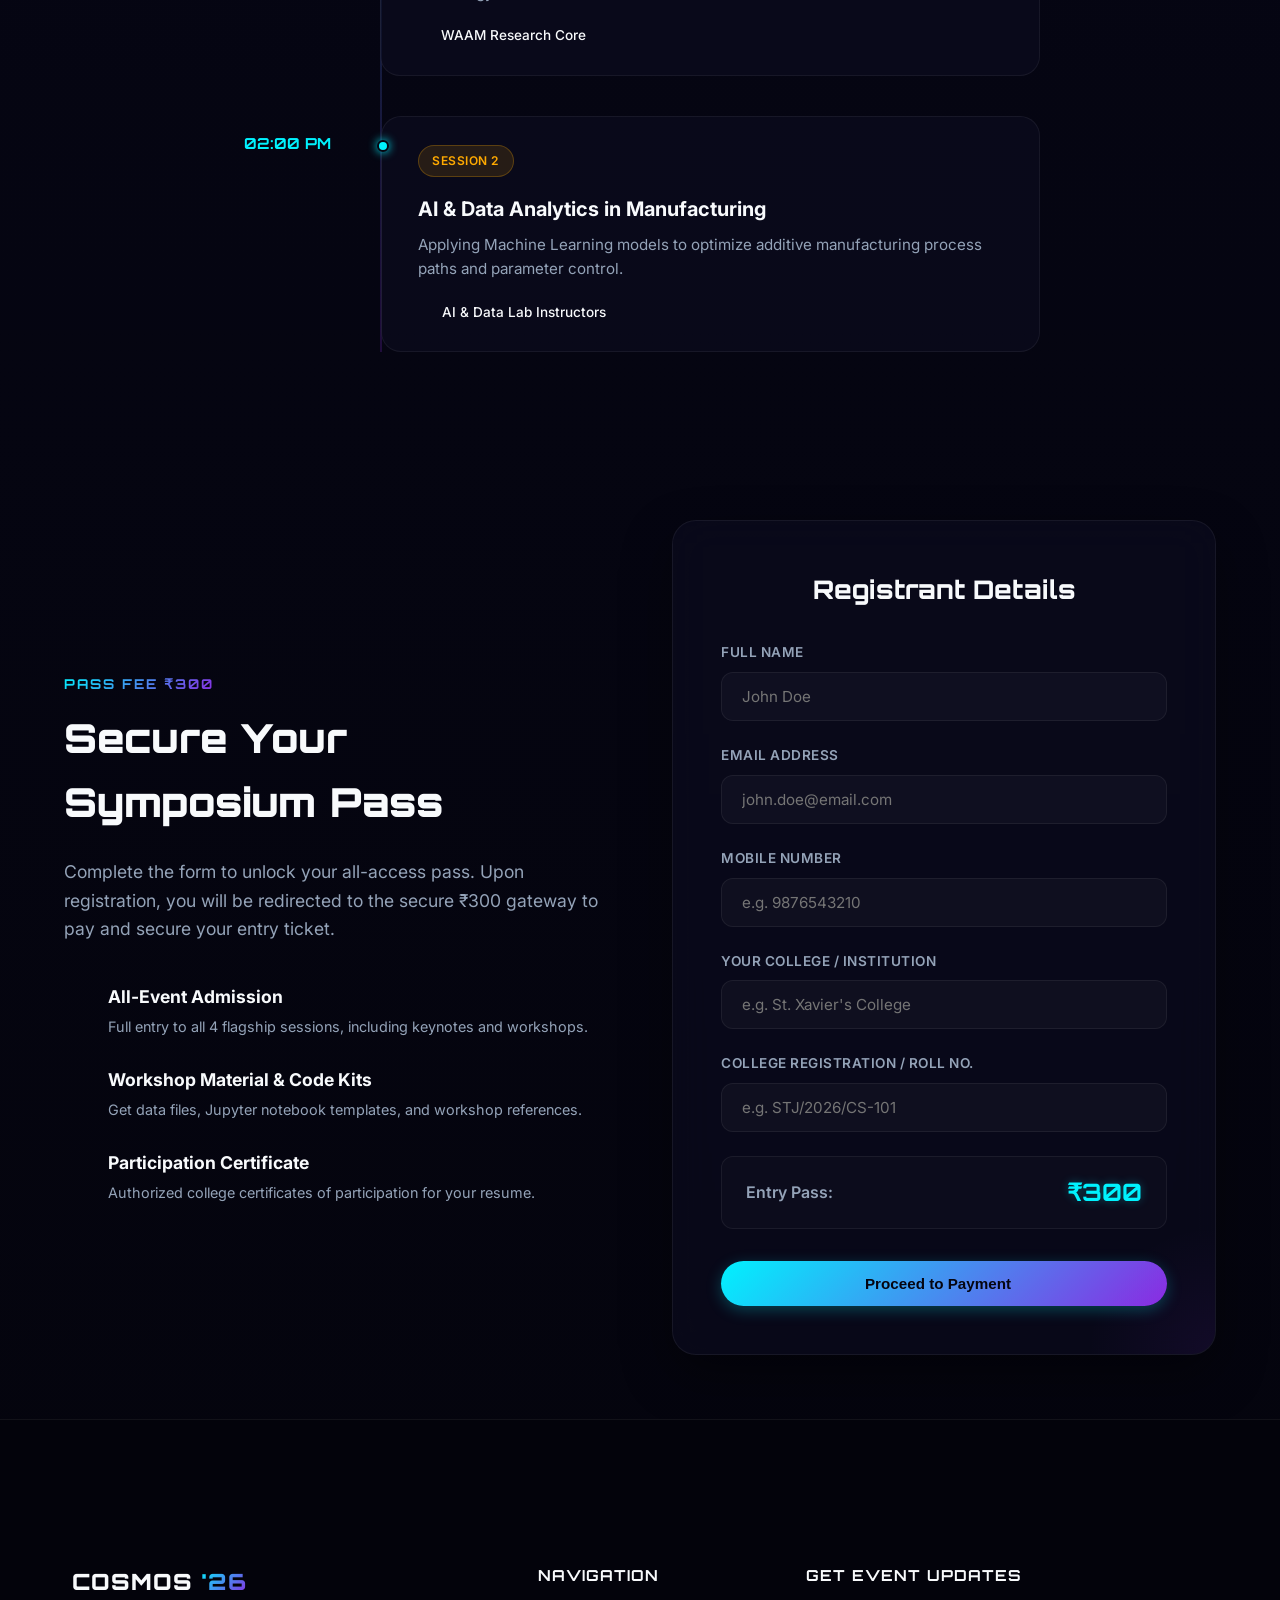
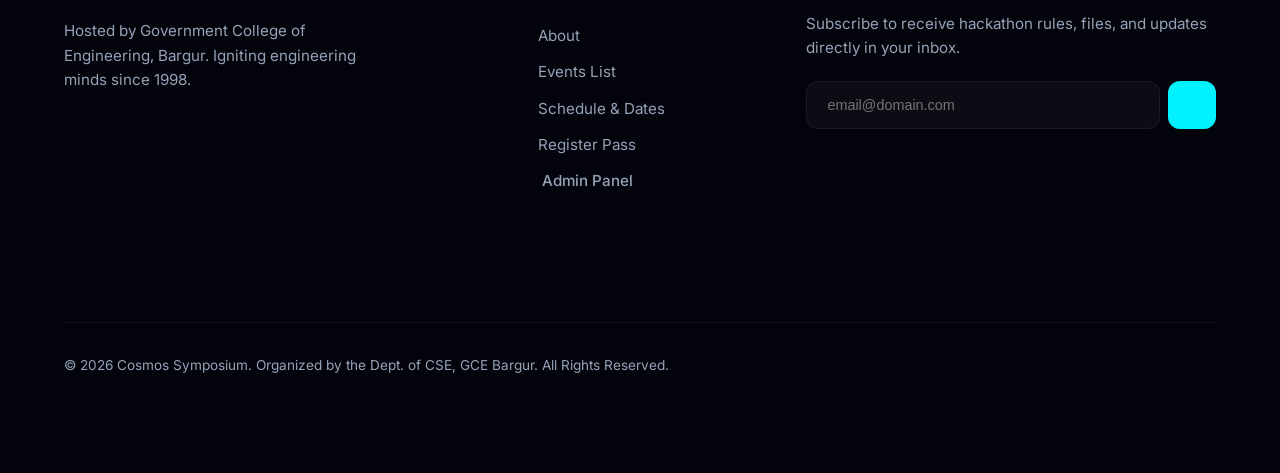
==== commit 1f8c1f42: "Update title for the event from LEO 2026 to SANTHOSH 2027" ====
--- a/index.html
+++ b/index.html
@@ -4,7 +4,7 @@
     <meta charset="UTF-8">
     <meta name="viewport" content="width=device-width, initial-scale=1.0">
     <meta name="description" content="Cosmos 2026: National Technical Symposium hosted by Government College of Engineering, Bargur. Entry fee ₹300.">
-    <title>LEO 2026 | Government College of Engineering, Bargur</title>
+    <title>SANTHOSH 2027 | Government College of Engineering, Bargur</title>
     <!-- Fonts -->
     <link rel="preconnect" href="https://fonts.googleapis.com">
     <link rel="preconnect" href="https://fonts.gstatic.com" crossorigin>
